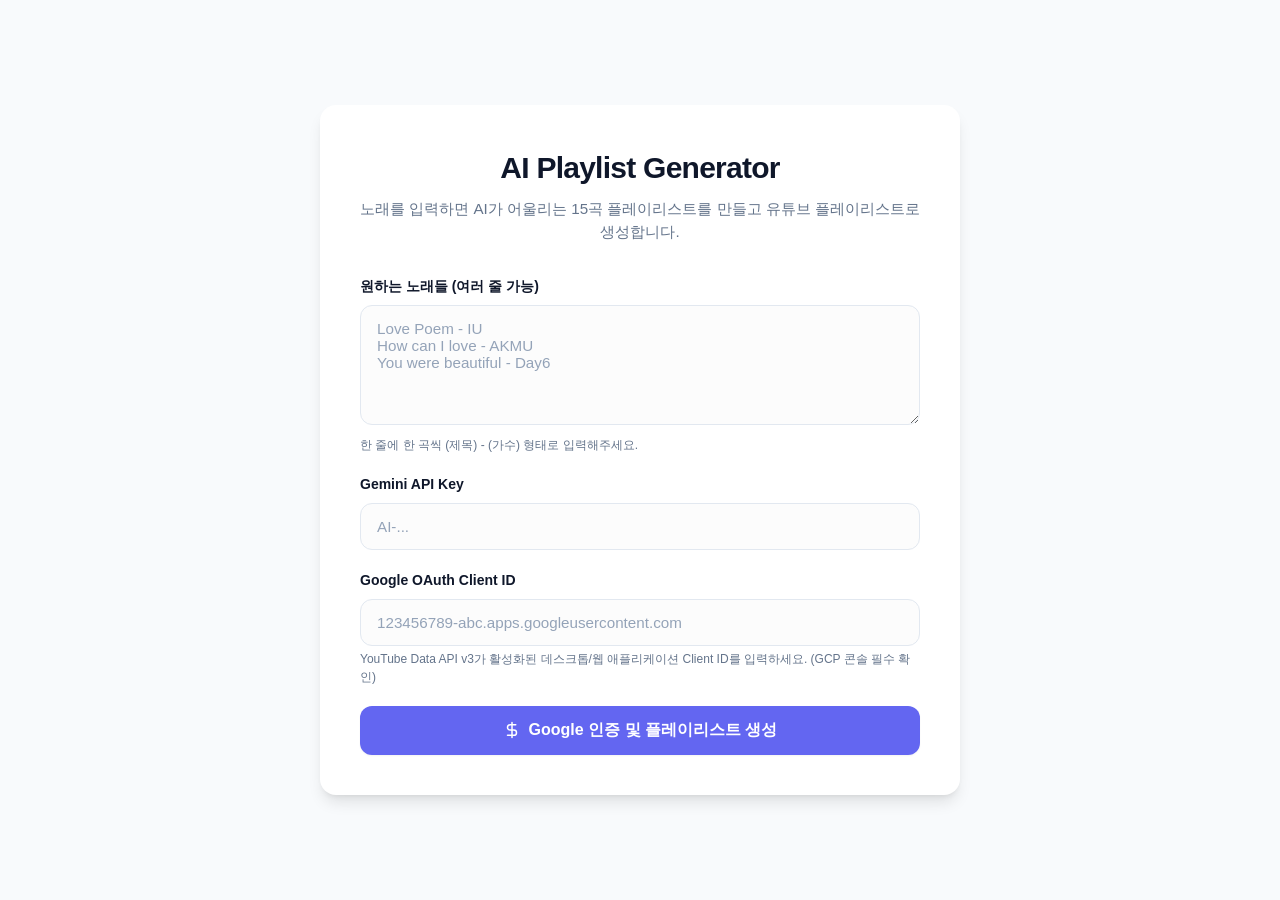
==== index.html @ 202d8a7f "Fix silent API error on YouTube search" ====
<!DOCTYPE html>
<html lang="ko">
<head>
    <meta charset="UTF-8">
    <meta name="viewport" content="width=device-width, initial-scale=1.0">
    <title>AI Playlist Generator</title>
    <script src="https://accounts.google.com/gsi/client" async defer></script>
    <link rel="stylesheet" href="style.css">
</head>
<body>

<div class="container">
    <header>
        <h1>AI Playlist Generator</h1>
        <p>노래를 입력하면 AI가 어울리는 15곡 플레이리스트를 만들고 유튜브 플레이리스트로 생성합니다.</p>
    </header>

    <div id="input-section">
        <div class="form-group">
            <label for="song-input">원하는 노래들 (여러 줄 가능)</label>
            <textarea id="song-input" placeholder="Love Poem - IU&#10;How can I love - AKMU&#10;You were beautiful - Day6"></textarea>
            <div class="hint">한 줄에 한 곡씩 (제목) - (가수) 형태로 입력해주세요.</div>
        </div>

        <div class="form-group">
            <label for="gemini-key">Gemini API Key</label>
            <input type="password" id="gemini-key" placeholder="AI-...">
        </div>

        <div class="form-group">
            <label for="google-client-id">Google OAuth Client ID</label>
            <input type="password" id="google-client-id" placeholder="123456789-abc.apps.googleusercontent.com">
            <div class="hint">YouTube Data API v3가 활성화된 데스크톱/웹 애플리케이션 Client ID를 입력하세요. (GCP 콘솔 필수 확인)</div>
        </div>

        <div id="error-msg" class="error-message"></div>

        <button id="generate-btn" onclick="initOAuthAndGenerate()">
            <svg class="icon" viewBox="0 0 24 24"><path d="M12 2v20M17 5H9.5a3.5 3.5 0 0 0 0 7h5a3.5 3.5 0 0 1 0 7H6"/></svg>
            Google 인증 및 플레이리스트 생성
        </button>
    </div>

    <!-- Loading UI -->
    <div id="loading-section" class="loading-container">
        <div class="spinner"></div>
        <div id="loading-text" class="status-text">AI가 플레이리스트를 구성하는 중...</div>
    </div>

    <!-- Result UI -->
    <div id="result-section">
        <h2 class="result-title">✨ 생성된 플레이리스트</h2>
        
        <div class="playlist-box">
            <div id="song-list-container">
                <!-- Songs will be injected here -->
            </div>
        </div>

        <div class="youtube-link-box">
            <p style="margin:0; font-size:0.875rem; color:#166534; font-weight:600;">유튜브 플레이리스트 링크 (클릭 시 이동)</p>
            <a id="youtube-url" class="youtube-link-text" href="#" target="_blank">생성 중...</a>
        </div>

        <div class="button-group-row">
            <button onclick="copyPlaylist()" class="btn-outline">
                <svg class="icon" viewBox="0 0 24 24"><rect x="9" y="9" width="13" height="13" rx="2" ry="2"></rect><path d="M5 15H4a2 2 0 0 1-2-2V4a2 2 0 0 1 2-2h9a2 2 0 0 1 2 2v1"></path></svg>
                텍스트 복사
            </button>
            <button onclick="resetApp()" class="btn-outline" style="color: var(--text-main); border-color: var(--border-color);">
                <svg class="icon" viewBox="0 0 24 24"><path d="M3 12a9 9 0 1 0 9-9 9.75 9.75 0 0 0-6.74 2.74L3 8"></path><path d="M3 3v5h5"></path></svg>
                다시 생성
            </button>
        </div>
        <button id="open-youtube-btn" style="margin-top: 0.75rem;" onclick="openYoutube()">
            <svg class="icon" viewBox="0 0 24 24"><path d="M22.54 6.42a2.78 2.78 0 0 0-1.94-2C18.88 4 12 4 12 4s-6.88 0-8.6.46a2.78 2.78 0 0 0-1.94 2A29 29 0 0 0 1 11.75a29 29 0 0 0 .46 5.33 2.78 2.78 0 0 0 1.94 2c1.72.46 8.6.46 8.6.46s6.88 0 8.6-.46a2.78 2.78 0 0 0 1.94-2 29 29 0 0 0 .46-5.33 29 29 0 0 0-.46-5.33z"></path><polygon points="9.75 15.02 15.5 11.75 9.75 8.48 9.75 15.02"></polygon></svg>
            YouTube 재생목록 열기
        </button>
    </div>
</div>

<script src="script.js"></script>
</body>
</html>
---- style.css ----
:root {
    /* Colors */
    --primary: #6366f1;
    --primary-hover: #4f46e5;
    --bg-color: #f8fafc;
    --card-bg: #ffffff;
    --text-main: #0f172a;
    --text-sub: #64748b;
    --border-color: #e2e8f0;
    --error-color: #ef4444;
    --error-bg: #fef2f2;
    --success-color: #10b981;
    
    /* Shadows & Border Radius */
    --shadow-sm: 0 1px 2px 0 rgb(0 0 0 / 0.05);
    --shadow-md: 0 4px 6px -1px rgb(0 0 0 / 0.1), 0 2px 4px -2px rgb(0 0 0 / 0.1);
    --shadow-lg: 0 10px 15px -3px rgb(0 0 0 / 0.1), 0 4px 6px -4px rgb(0 0 0 / 0.1);
    --radius-md: 0.75rem;
    --radius-lg: 1rem;
    --transition: all 0.3s ease;
}

body {
    font-family: 'Pretendard', -apple-system, BlinkMacSystemFont, "Segoe UI", Roboto, "Helvetica Neue", Arial, sans-serif;
    background-color: var(--bg-color);
    color: var(--text-main);
    display: flex;
    justify-content: center;
    align-items: center;
    min-height: 100vh;
    margin: 0;
    padding: 2rem 1rem;
    box-sizing: border-box;
    line-height: 1.5;
}

.container {
    background: var(--card-bg);
    border-radius: var(--radius-lg);
    box-shadow: var(--shadow-lg);
    width: 100%;
    max-width: 640px;
    padding: 2.5rem;
    box-sizing: border-box;
    transition: var(--transition);
}

@media (max-width: 640px) {
    .container {
        padding: 1.5rem;
    }
}

header {
    text-align: center;
    margin-bottom: 2rem;
}

header h1 {
    font-size: 1.875rem;
    font-weight: 800;
    margin: 0 0 0.5rem 0;
    color: var(--text-main);
    letter-spacing: -0.025em;
}

header p {
    font-size: 0.95rem;
    color: var(--text-sub);
    margin: 0;
}

.form-group {
    margin-bottom: 1.25rem;
}

label {
    display: block;
    font-size: 0.875rem;
    font-weight: 600;
    margin-bottom: 0.5rem;
    color: var(--text-main);
}

textarea, input {
    width: 100%;
    padding: 0.875rem 1rem;
    border: 1px solid var(--border-color);
    border-radius: var(--radius-md);
    font-size: 0.95rem;
    font-family: inherit;
    box-sizing: border-box;
    transition: var(--transition);
    background-color: #fcfcfc;
    color: var(--text-main);
}

textarea::placeholder, input::placeholder {
    color: #94a3b8;
}

textarea:focus, input:focus {
    outline: none;
    border-color: var(--primary);
    box-shadow: 0 0 0 3px rgba(99, 102, 241, 0.2);
    background-color: #fff;
}

textarea {
    resize: vertical;
    min-height: 120px;
}

.hint {
    font-size: 0.75rem;
    color: var(--text-sub);
    margin-top: 0.25rem;
}

button {
    width: 100%;
    padding: 0.875rem;
    background-color: var(--primary);
    color: white;
    border: none;
    border-radius: var(--radius-md);
    font-size: 1rem;
    font-weight: 600;
    cursor: pointer;
    transition: var(--transition);
    display: flex;
    justify-content: center;
    align-items: center;
    gap: 0.5rem;
    box-shadow: var(--shadow-sm);
}

button:hover:not(:disabled) {
    background-color: var(--primary-hover);
    transform: translateY(-1px);
    box-shadow: var(--shadow-md);
}

button:active:not(:disabled) {
    transform: translateY(0);
}

button:disabled {
    background-color: #cbd5e1;
    cursor: not-allowed;
    color: #f8fafc;
    box-shadow: none;
}

.btn-outline {
    background-color: transparent;
    color: var(--primary);
    border: 1px solid var(--primary);
    box-shadow: none;
}

.btn-outline:hover:not(:disabled) {
    background-color: #e0e7ff;
    color: var(--primary-hover);
    box-shadow: none;
}

.error-message {
    color: var(--error-color);
    background-color: var(--error-bg);
    padding: 0.75rem;
    border-radius: var(--radius-md);
    font-size: 0.875rem;
    margin-top: 1rem;
    display: none;
    text-align: center;
    font-weight: 500;
}

/* Loading Spinner */
.loading-container {
    display: none;
    flex-direction: column;
    align-items: center;
    justify-content: center;
    padding: 2rem 0;
    animation: fadeIn 0.3s ease;
}

.spinner {
    width: 40px;
    height: 40px;
    border: 3px solid rgba(99, 102, 241, 0.2);
    border-top-color: var(--primary);
    border-radius: 50%;
    animation: spin 1s linear infinite;
    margin-bottom: 1rem;
}

.status-text {
    font-size: 0.95rem;
    font-weight: 500;
    color: var(--text-sub);
    animation: pulse 1.5s ease-in-out infinite;
}

@keyframes spin {
    to { transform: rotate(360deg); }
}

@keyframes pulse {
    0%, 100% { opacity: 0.6; }
    50% { opacity: 1; }
}

/* Results Section */
#result-section {
    display: none;
    margin-top: 2rem;
    padding-top: 2rem;
    border-top: 1px solid var(--border-color);
    animation: slideUp 0.5s ease;
}

@keyframes slideUp {
    from { opacity: 0; transform: translateY(15px); }
    to { opacity: 1; transform: translateY(0); }
}

.result-title {
    font-size: 1.25rem;
    font-weight: 700;
    margin: 0 0 1rem 0;
    color: var(--text-main);
}

.playlist-box {
    background: #f8fafc;
    border: 1px solid var(--border-color);
    border-radius: var(--radius-md);
    padding: 0.5rem 0;
    margin-bottom: 1.5rem;
    max-height: 280px;
    overflow-y: auto;
}

.song-item {
    padding: 0.75rem 1.25rem;
    border-bottom: 1px solid var(--border-color);
    display: flex;
    align-items: center;
    gap: 0.75rem;
}

.song-item:last-child {
    border-bottom: none;
}

.song-index {
    color: var(--text-sub);
    font-weight: 600;
    font-size: 0.875rem;
    width: 1.5rem;
    text-align: right;
}

.song-name {
    font-size: 0.95rem;
    color: var(--text-main);
    font-weight: 500;
}

.youtube-link-box {
    background: #f0fdf4;
    border: 1px solid #bbf7d0;
    border-radius: var(--radius-md);
    padding: 1rem;
    margin-bottom: 1.5rem;
    display: flex;
    flex-direction: column;
    gap: 0.75rem;
}

.youtube-link-text {
    color: var(--success-color);
    font-weight: 600;
    font-size: 0.95rem;
    word-break: break-all;
    margin: 0;
    cursor: pointer;
    text-decoration: underline;
}

.button-group-row {
    display: flex;
    gap: 0.75rem;
}

.button-group-row button {
    flex: 1;
}

/* SVG Icons */
.icon {
    width: 18px;
    height: 18px;
    fill: none;
    stroke: currentColor;
    stroke-width: 2;
    stroke-linecap: round;
    stroke-linejoin: round;
}
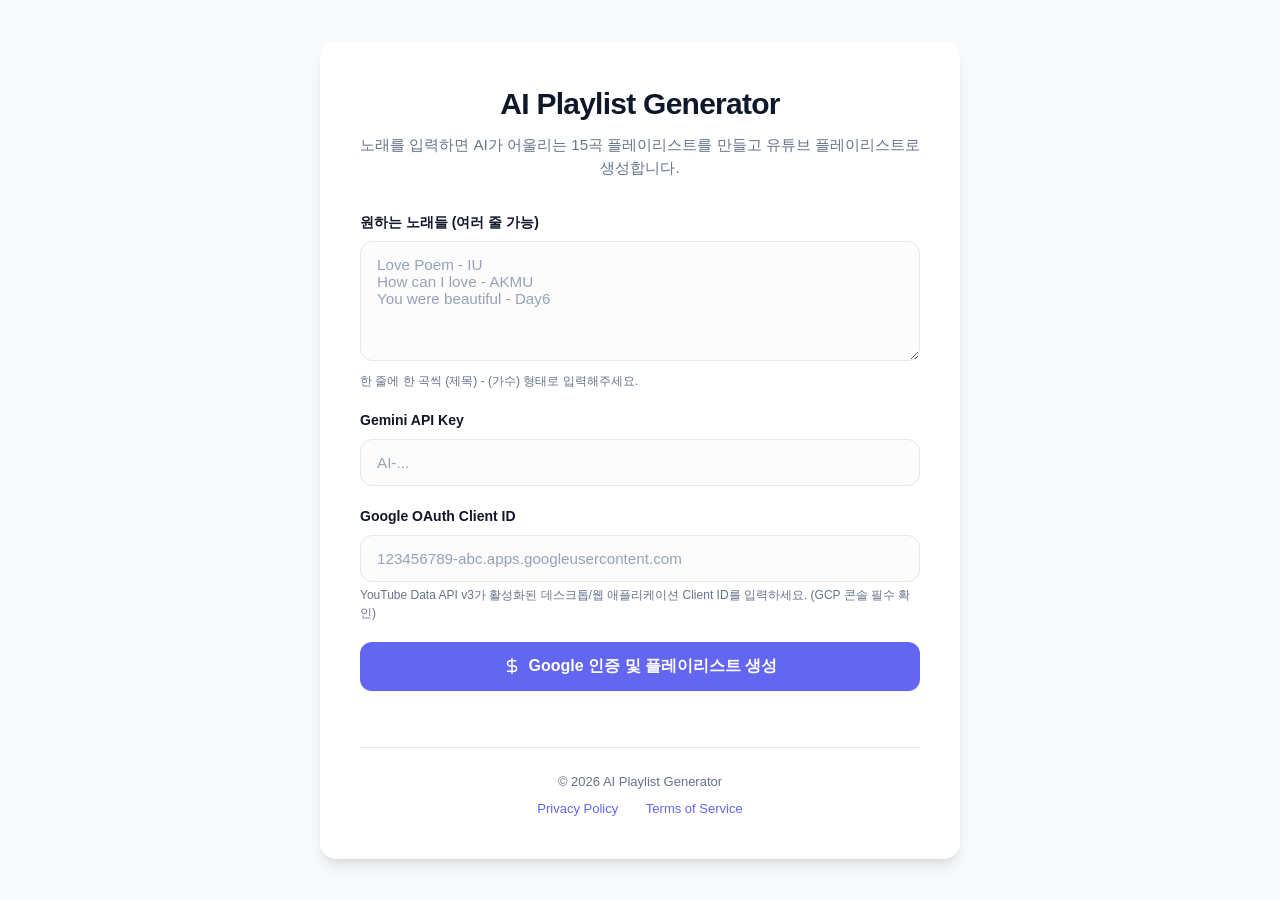
==== commit 2009af5d: "Add files via upload" ====
--- a/index.html
+++ b/index.html
@@ -77,6 +77,15 @@
             YouTube 재생목록 열기
         </button>
     </div>
+
+    <footer class="main-footer">
+        <p>© 2026 AI Playlist Generator</p>
+        <div class="footer-links">
+            <a href="privacy.html">Privacy Policy</a>
+            <span class="divider">·</span>
+            <a href="terms.html">Terms of Service</a>
+        </div>
+    </footer>
 </div>
 
 <script src="script.js"></script>
--- a/style.css
+++ b/style.css
@@ -310,3 +310,42 @@
     stroke-linecap: round;
     stroke-linejoin: round;
 }
+
+/* Footer */
+.main-footer {
+    margin-top: 3.5rem;
+    padding-top: 1.5rem;
+    border-top: 1px solid var(--border-color);
+    text-align: center;
+}
+
+.main-footer p {
+    font-size: 0.8125rem;
+    color: var(--text-sub);
+    margin: 0 0 0.5rem 0;
+}
+
+.footer-links {
+    display: flex;
+    justify-content: center;
+    gap: 0.75rem;
+    align-items: center;
+}
+
+.footer-links a {
+    font-size: 0.8125rem;
+    color: var(--primary);
+    text-decoration: none;
+    font-weight: 500;
+    transition: var(--transition);
+}
+
+.footer-links a:hover {
+    text-decoration: underline;
+    color: var(--primary-hover);
+}
+
+.footer-links .divider {
+    color: var(--border-color);
+    font-size: 0.8125rem;
+}
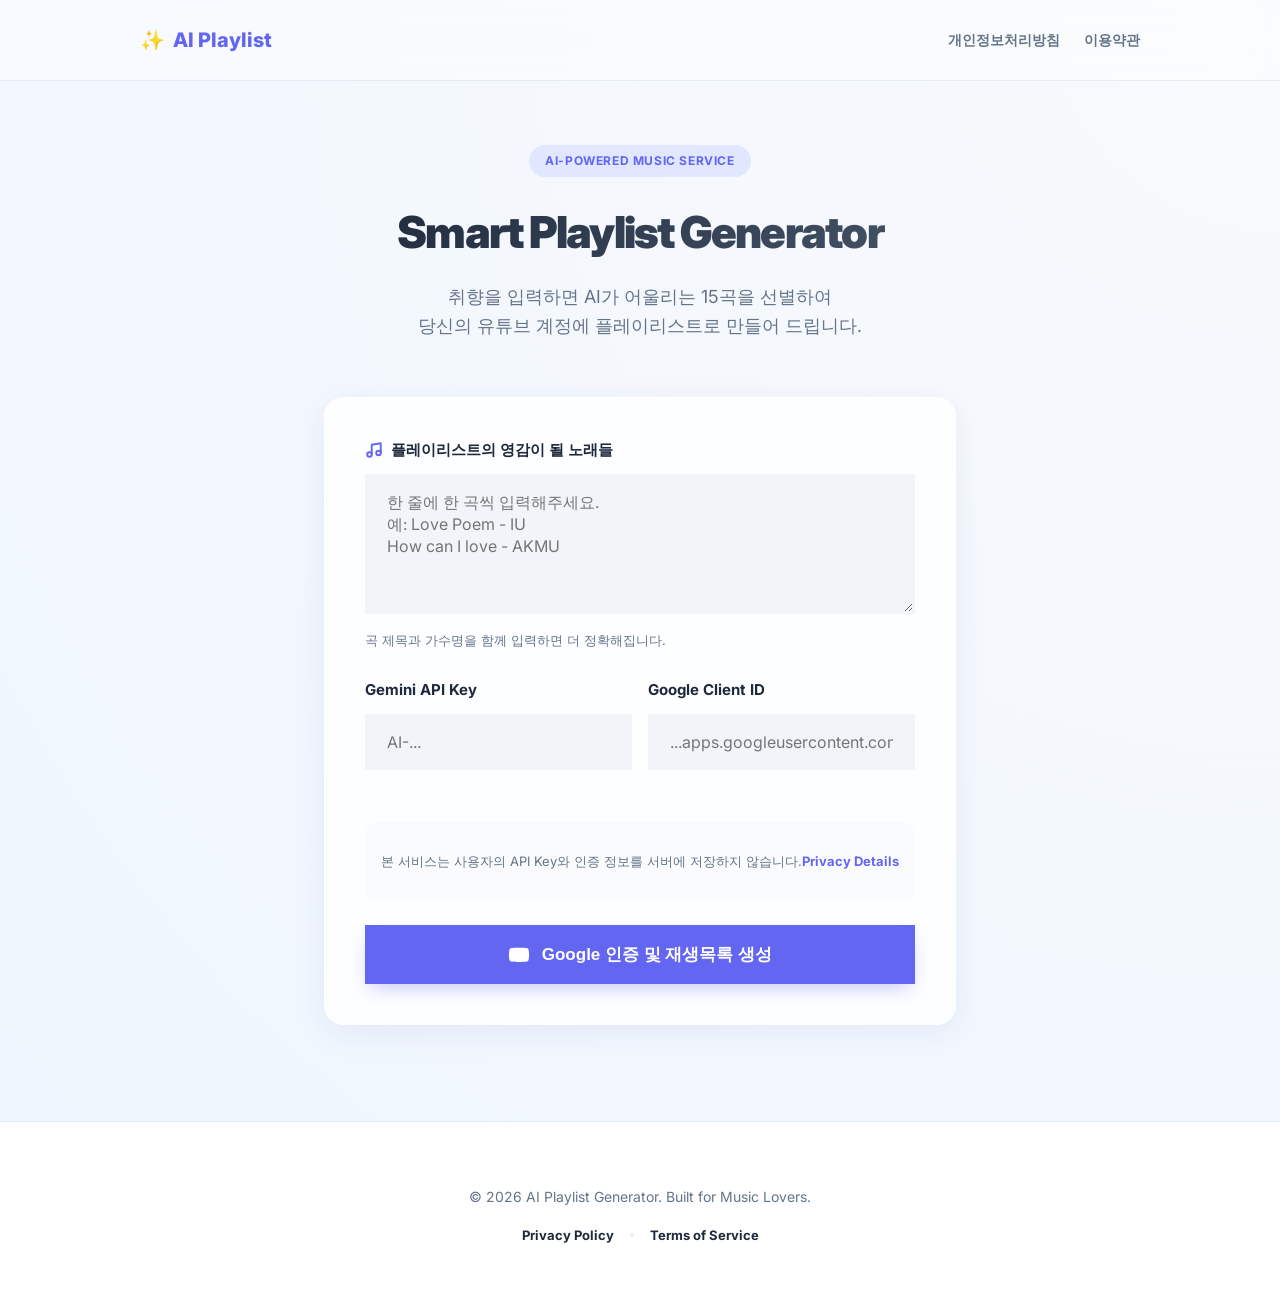
==== commit 444f4330: "Add files via upload" ====
--- a/index.html
+++ b/index.html
@@ -4,86 +4,122 @@
     <meta charset="UTF-8">
     <meta name="viewport" content="width=device-width, initial-scale=1.0">
     <title>AI Playlist Generator</title>
+    <!-- Google Fonts -->
+    <link href="https://fonts.googleapis.com/css2?family=Inter:wght@400;500;600;700;800&family=Pretendard:wght@400;500;600;700;800&display=swap" rel="stylesheet">
     <script src="https://accounts.google.com/gsi/client" async defer></script>
     <link rel="stylesheet" href="style.css">
 </head>
 <body>
 
-<div class="container">
-    <header>
-        <h1>AI Playlist Generator</h1>
-        <p>노래를 입력하면 AI가 어울리는 15곡 플레이리스트를 만들고 유튜브 플레이리스트로 생성합니다.</p>
-    </header>
+<div class="page-wrapper">
+    <nav class="top-nav">
+        <div class="nav-content">
+            <div class="logo">
+                <span class="logo-icon">✨</span>
+                <span class="logo-text">AI Playlist</span>
+            </div>
+            <div class="nav-links">
+                <a href="privacy.html" class="nav-link">개인정보처리방침</a>
+                <a href="terms.html" class="nav-link">이용약관</a>
+            </div>
+        </div>
+    </nav>
 
-    <div id="input-section">
-        <div class="form-group">
-            <label for="song-input">원하는 노래들 (여러 줄 가능)</label>
-            <textarea id="song-input" placeholder="Love Poem - IU&#10;How can I love - AKMU&#10;You were beautiful - Day6"></textarea>
-            <div class="hint">한 줄에 한 곡씩 (제목) - (가수) 형태로 입력해주세요.</div>
+    <main class="container">
+        <header class="main-header">
+            <div class="badge">AI-Powered Music Service</div>
+            <h1>Smart Playlist Generator</h1>
+            <p>취향을 입력하면 AI가 어울리는 15곡을 선별하여<br>당신의 유튜브 계정에 플레이리스트로 만들어 드립니다.</p>
+        </header>
+
+        <section id="input-section" class="glass-card">
+            <div class="form-group">
+                <label for="song-input">
+                    <svg class="label-icon" viewBox="0 0 24 24"><path d="M9 18V5l12-2v13"></path><circle cx="6" cy="18" r="3"></circle><circle cx="18" cy="16" r="3"></circle></svg>
+                    플레이리스트의 영감이 될 노래들
+                </label>
+                <textarea id="song-input" placeholder="한 줄에 한 곡씩 입력해주세요.&#10;예: Love Poem - IU&#10;How can I love - AKMU"></textarea>
+                <div class="hint">곡 제목과 가수명을 함께 입력하면 더 정확해집니다.</div>
+            </div>
+
+            <div class="grid-form">
+                <div class="form-group">
+                    <label for="gemini-key">Gemini API Key</label>
+                    <input type="password" id="gemini-key" placeholder="AI-...">
+                </div>
+
+                <div class="form-group">
+                    <label for="google-client-id">Google Client ID</label>
+                    <input type="password" id="google-client-id" placeholder="...apps.googleusercontent.com">
+                </div>
+            </div>
+            
+            <div class="auth-notice">
+                <p>본 서비스는 사용자의 API Key와 인증 정보를 서버에 저장하지 않습니다.</p>
+                <a href="privacy.html">Privacy Details</a>
+            </div>
+
+            <div id="error-msg" class="error-message"></div>
+
+            <button id="generate-btn" class="primary-btn" onclick="initOAuthAndGenerate()">
+                <svg class="icon-btn" viewBox="0 0 24 24"><path d="M22.54 6.42a2.78 2.78 0 0 0-1.94-2C18.88 4 12 4 12 4s-6.88 0-8.6.46a2.78 2.78 0 0 0-1.94 2A29 29 0 0 0 1 11.75a29 29 0 0 0 .46 5.33 2.78 2.78 0 0 0 1.94 2c1.72.46 8.6.46 8.6.46s6.88 0 8.6-.46a2.78 2.78 0 0 0 1.94-2 29 29 0 0 0 .46-5.33 29 29 0 0 0-.46-5.33z"></path><polygon points="9.75 15.02 15.5 11.75 9.75 8.48 9.75 15.02"></polygon></svg>
+                Google 인증 및 재생목록 생성
+            </button>
+        </section>
+
+        <!-- Loading UI -->
+        <div id="loading-section" class="loading-container glass-card">
+            <div class="loader">
+                <div class="bar"></div>
+                <div class="bar"></div>
+                <div class="bar"></div>
+            </div>
+            <div id="loading-text" class="status-text">AI가 곡을 선별하고 있습니다...</div>
         </div>
 
-        <div class="form-group">
-            <label for="gemini-key">Gemini API Key</label>
-            <input type="password" id="gemini-key" placeholder="AI-...">
-        </div>
+        <!-- Result UI -->
+        <div id="result-section" class="glass-card result-container">
+            <h2 class="result-title">✨ AI 추천 플레이리스트</h2>
+            
+            <div class="playlist-wrapper">
+                <div id="song-list-container">
+                    <!-- Songs will be injected here -->
+                </div>
+            </div>
 
-        <div class="form-group">
-            <label for="google-client-id">Google OAuth Client ID</label>
-            <input type="password" id="google-client-id" placeholder="123456789-abc.apps.googleusercontent.com">
-            <div class="hint">YouTube Data API v3가 활성화된 데스크톱/웹 애플리케이션 Client ID를 입력하세요. (GCP 콘솔 필수 확인)</div>
-        </div>
+            <div class="youtube-status-box">
+                <div class="status-icon">✅</div>
+                <div class="status-info">
+                    <p class="status-label">YouTube 재생목록 생성 완료</p>
+                    <a id="youtube-url" class="youtube-link" href="#" target="_blank">재생목록 바로가기</a>
+                </div>
+            </div>
 
-        <div id="error-msg" class="error-message"></div>
-
-        <button id="generate-btn" onclick="initOAuthAndGenerate()">
-            <svg class="icon" viewBox="0 0 24 24"><path d="M12 2v20M17 5H9.5a3.5 3.5 0 0 0 0 7h5a3.5 3.5 0 0 1 0 7H6"/></svg>
-            Google 인증 및 플레이리스트 생성
-        </button>
-    </div>
-
-    <!-- Loading UI -->
-    <div id="loading-section" class="loading-container">
-        <div class="spinner"></div>
-        <div id="loading-text" class="status-text">AI가 플레이리스트를 구성하는 중...</div>
-    </div>
-
-    <!-- Result UI -->
-    <div id="result-section">
-        <h2 class="result-title">✨ 생성된 플레이리스트</h2>
-        
-        <div class="playlist-box">
-            <div id="song-list-container">
-                <!-- Songs will be injected here -->
+            <div class="action-row">
+                <button onclick="copyPlaylist()" class="secondary-btn">
+                    <svg class="icon-sm" viewBox="0 0 24 24"><rect x="9" y="9" width="13" height="13" rx="2" ry="2"></rect><path d="M5 15H4a2 2 0 0 1-2-2V4a2 2 0 0 1 2-2h9a2 2 0 0 1 2 2v1"></path></svg>
+                    텍스트 복사
+                </button>
+                <button onclick="resetApp()" class="secondary-btn">
+                    <svg class="icon-sm" viewBox="0 0 24 24"><path d="M3 12a9 9 0 1 0 9-9 9.75 9.75 0 0 0-6.74 2.74L3 8"></path><path d="M3 3v5h5"></path></svg>
+                    다시 하기
+                </button>
             </div>
-        </div>
-
-        <div class="youtube-link-box">
-            <p style="margin:0; font-size:0.875rem; color:#166534; font-weight:600;">유튜브 플레이리스트 링크 (클릭 시 이동)</p>
-            <a id="youtube-url" class="youtube-link-text" href="#" target="_blank">생성 중...</a>
-        </div>
-
-        <div class="button-group-row">
-            <button onclick="copyPlaylist()" class="btn-outline">
-                <svg class="icon" viewBox="0 0 24 24"><rect x="9" y="9" width="13" height="13" rx="2" ry="2"></rect><path d="M5 15H4a2 2 0 0 1-2-2V4a2 2 0 0 1 2-2h9a2 2 0 0 1 2 2v1"></path></svg>
-                텍스트 복사
-            </button>
-            <button onclick="resetApp()" class="btn-outline" style="color: var(--text-main); border-color: var(--border-color);">
-                <svg class="icon" viewBox="0 0 24 24"><path d="M3 12a9 9 0 1 0 9-9 9.75 9.75 0 0 0-6.74 2.74L3 8"></path><path d="M3 3v5h5"></path></svg>
-                다시 생성
+            
+            <button id="open-youtube-btn" class="primary-btn youtube-main-btn" onclick="openYoutube()">
+                YouTube에서 즐기기
             </button>
         </div>
-        <button id="open-youtube-btn" style="margin-top: 0.75rem;" onclick="openYoutube()">
-            <svg class="icon" viewBox="0 0 24 24"><path d="M22.54 6.42a2.78 2.78 0 0 0-1.94-2C18.88 4 12 4 12 4s-6.88 0-8.6.46a2.78 2.78 0 0 0-1.94 2A29 29 0 0 0 1 11.75a29 29 0 0 0 .46 5.33 2.78 2.78 0 0 0 1.94 2c1.72.46 8.6.46 8.6.46s6.88 0 8.6-.46a2.78 2.78 0 0 0 1.94-2 29 29 0 0 0 .46-5.33 29 29 0 0 0-.46-5.33z"></path><polygon points="9.75 15.02 15.5 11.75 9.75 8.48 9.75 15.02"></polygon></svg>
-            YouTube 재생목록 열기
-        </button>
-    </div>
+    </main>
 
-    <footer class="main-footer">
-        <p>© 2026 AI Playlist Generator</p>
-        <div class="footer-links">
-            <a href="privacy.html">Privacy Policy</a>
-            <span class="divider">·</span>
-            <a href="terms.html">Terms of Service</a>
+    <footer class="app-footer">
+        <div class="footer-content">
+            <p>© 2026 AI Playlist Generator. Built for Music Lovers.</p>
+            <div class="footer-nav">
+                <a href="privacy.html">Privacy Policy</a>
+                <span class="dot"></span>
+                <a href="terms.html">Terms of Service</a>
+            </div>
         </div>
     </footer>
 </div>
--- a/style.css
+++ b/style.css
@@ -1,351 +1,445 @@
 :root {
-    /* Colors */
+    /* Premium Color Palette */
     --primary: #6366f1;
     --primary-hover: #4f46e5;
-    --bg-color: #f8fafc;
-    --card-bg: #ffffff;
-    --text-main: #0f172a;
+    --secondary: #ec4899;
+    --bg-gradient: radial-gradient(circle at top right, #f8fafc, #eff6ff);
+    --card-bg: rgba(255, 255, 255, 0.8);
+    --text-main: #1e293b;
     --text-sub: #64748b;
-    --border-color: #e2e8f0;
+    --border-color: rgba(226, 232, 240, 0.8);
     --error-color: #ef4444;
-    --error-bg: #fef2f2;
     --success-color: #10b981;
     
-    /* Shadows & Border Radius */
-    --shadow-sm: 0 1px 2px 0 rgb(0 0 0 / 0.05);
-    --shadow-md: 0 4px 6px -1px rgb(0 0 0 / 0.1), 0 2px 4px -2px rgb(0 0 0 / 0.1);
-    --shadow-lg: 0 10px 15px -3px rgb(0 0 0 / 0.1), 0 4px 6px -4px rgb(0 0 0 / 0.1);
-    --radius-md: 0.75rem;
-    --radius-lg: 1rem;
-    --transition: all 0.3s ease;
+    /* Effects */
+    --shadow-premium: 0 10px 25px -5px rgba(0, 0, 0, 0.05), 0 8px 10px -6px rgba(0, 0, 0, 0.05);
+    --glass-shadow: 0 8px 32px 0 rgba(31, 38, 135, 0.07);
+    --radius-lg: 1.25rem;
+    --radius-xl: 2rem;
+    --transition: cubic-bezier(0.4, 0, 0.2, 1) 0.4s;
+}
+
+* {
+    box-sizing: border-box;
+    -webkit-font-smoothing: antialiased;
 }
 
 body {
-    font-family: 'Pretendard', -apple-system, BlinkMacSystemFont, "Segoe UI", Roboto, "Helvetica Neue", Arial, sans-serif;
-    background-color: var(--bg-color);
+    font-family: 'Pretendard', 'Inter', system-ui, -apple-system, sans-serif;
+    background: var(--bg-gradient);
     color: var(--text-main);
-    display: flex;
-    justify-content: center;
-    align-items: center;
+    margin: 0;
     min-height: 100vh;
-    margin: 0;
-    padding: 2rem 1rem;
-    box-sizing: border-box;
-    line-height: 1.5;
-}
-
-.container {
-    background: var(--card-bg);
-    border-radius: var(--radius-lg);
-    box-shadow: var(--shadow-lg);
-    width: 100%;
-    max-width: 640px;
-    padding: 2.5rem;
-    box-sizing: border-box;
-    transition: var(--transition);
-}
-
-@media (max-width: 640px) {
-    .container {
-        padding: 1.5rem;
-    }
-}
-
-header {
-    text-align: center;
-    margin-bottom: 2rem;
-}
-
-header h1 {
-    font-size: 1.875rem;
+    line-height: 1.6;
+}
+
+.page-wrapper {
+    display: flex;
+    flex-direction: column;
+    min-height: 100vh;
+}
+
+/* Navigation */
+.top-nav {
+    padding: 1.5rem 2rem;
+    position: sticky;
+    top: 0;
+    z-index: 100;
+    background: rgba(255, 255, 255, 0.4);
+    backdrop-filter: blur(12px);
+    border-bottom: 1px solid var(--border-color);
+}
+
+.nav-content {
+    max-width: 1000px;
+    margin: 0 auto;
+    display: flex;
+    justify-content: space-between;
+    align-items: center;
+}
+
+.logo {
+    display: flex;
+    align-items: center;
+    gap: 0.5rem;
     font-weight: 800;
-    margin: 0 0 0.5rem 0;
-    color: var(--text-main);
-    letter-spacing: -0.025em;
-}
-
-header p {
-    font-size: 0.95rem;
+    font-size: 1.25rem;
+    color: var(--primary);
+}
+
+.nav-links {
+    display: flex;
+    gap: 1.5rem;
+}
+
+.nav-link {
+    text-decoration: none;
     color: var(--text-sub);
-    margin: 0;
-}
-
-.form-group {
-    margin-bottom: 1.25rem;
-}
-
-label {
-    display: block;
     font-size: 0.875rem;
     font-weight: 600;
-    margin-bottom: 0.5rem;
+    transition: var(--transition);
+}
+
+.nav-link:hover {
+    color: var(--primary);
+}
+
+/* Container */
+.container {
+    flex: 1;
+    width: 100%;
+    max-width: 680px;
+    margin: 0 auto;
+    padding: 4rem 1.5rem;
+}
+
+/* Header */
+.main-header {
+    text-align: center;
+    margin-bottom: 3.5rem;
+}
+
+.badge {
+    display: inline-block;
+    padding: 0.4rem 1rem;
+    background: #e0e7ff;
+    color: var(--primary);
+    border-radius: 2rem;
+    font-size: 0.75rem;
+    font-weight: 700;
+    letter-spacing: 0.05em;
+    text-transform: uppercase;
+    margin-bottom: 1.25rem;
+}
+
+.main-header h1 {
+    font-size: 2.75rem;
+    font-weight: 900;
+    margin: 0 0 1rem 0;
+    letter-spacing: -0.04em;
+    background: linear-gradient(135deg, var(--text-main) 0%, #475569 100%);
+    -webkit-background-clip: text;
+    background-clip: text;
+    -webkit-text-fill-color: transparent;
+}
+
+.main-header p {
+    font-size: 1.125rem;
+    color: var(--text-sub);
+    max-width: 480px;
+    margin: 0 auto;
+}
+
+/* Glass Card */
+.glass-card {
+    background: var(--card-bg);
+    backdrop-filter: blur(16px);
+    border: 1px solid rgba(255, 255, 255, 0.5);
+    border-radius: var(--radius-lg);
+    box-shadow: var(--glass-shadow);
+    padding: 2.5rem;
+    margin-bottom: 2rem;
+    transition: var(--transition);
+}
+
+.glass-card:hover {
+    transform: translateY(-4px);
+    box-shadow: 0 20px 40px -10px rgba(0, 0, 0, 0.08);
+}
+
+/* Forms */
+.form-group {
+    margin-bottom: 1.75rem;
+}
+
+label {
+    display: flex;
+    align-items: center;
+    gap: 0.5rem;
+    font-size: 0.9375rem;
+    font-weight: 700;
+    margin-bottom: 0.75rem;
     color: var(--text-main);
+}
+
+.label-icon {
+    width: 18px;
+    height: 18px;
+    fill: none;
+    stroke: var(--primary);
+    stroke-width: 2.5;
+    stroke-linecap: round;
+    stroke-linejoin: round;
 }
 
 textarea, input {
     width: 100%;
-    padding: 0.875rem 1rem;
-    border: 1px solid var(--border-color);
+    padding: 1rem 1.25rem;
+    border: 2px solid transparent;
+    background: #f1f5f9;
     border-radius: var(--radius-md);
-    font-size: 0.95rem;
+    font-size: 1rem;
     font-family: inherit;
-    box-sizing: border-box;
     transition: var(--transition);
-    background-color: #fcfcfc;
     color: var(--text-main);
-}
-
-textarea::placeholder, input::placeholder {
-    color: #94a3b8;
 }
 
 textarea:focus, input:focus {
     outline: none;
+    background: #fff;
     border-color: var(--primary);
-    box-shadow: 0 0 0 3px rgba(99, 102, 241, 0.2);
-    background-color: #fff;
+    box-shadow: 0 0 0 6px rgba(99, 102, 241, 0.1);
 }
 
 textarea {
+    min-height: 140px;
     resize: vertical;
-    min-height: 120px;
 }
 
 .hint {
-    font-size: 0.75rem;
+    font-size: 0.8125rem;
     color: var(--text-sub);
-    margin-top: 0.25rem;
-}
-
-button {
+    margin-top: 0.5rem;
+}
+
+.grid-form {
+    display: grid;
+    grid-template-columns: 1fr 1fr;
+    gap: 1rem;
+}
+
+@media (max-width: 500px) {
+    .grid-form { grid-template-columns: 1fr; }
+}
+
+.auth-notice {
+    margin: 1.5rem 0;
+    padding: 1rem;
+    background: rgba(248, 250, 252, 0.8);
+    border-radius: 0.75rem;
+    display: flex;
+    justify-content: space-between;
+    align-items: center;
+    font-size: 0.8125rem;
+    color: var(--text-sub);
+}
+
+.auth-notice a {
+    color: var(--primary);
+    text-decoration: none;
+    font-weight: 700;
+}
+
+/* Buttons */
+.primary-btn {
     width: 100%;
-    padding: 0.875rem;
-    background-color: var(--primary);
+    padding: 1.125rem;
+    background: var(--primary);
     color: white;
     border: none;
     border-radius: var(--radius-md);
-    font-size: 1rem;
+    font-size: 1.0625rem;
+    font-weight: 700;
+    cursor: pointer;
+    display: flex;
+    align-items: center;
+    justify-content: center;
+    gap: 0.75rem;
+    transition: var(--transition);
+    box-shadow: 0 8px 20px -6px rgba(99, 102, 241, 0.4);
+}
+
+.primary-btn:hover {
+    background: var(--primary-hover);
+    transform: scale(1.02);
+    box-shadow: 0 12px 28px -6px rgba(99, 102, 241, 0.5);
+}
+
+.icon-btn {
+    width: 22px;
+    height: 22px;
+    fill: currentColor;
+}
+
+.secondary-btn {
+    flex: 1;
+    padding: 0.875rem;
+    background: white;
+    color: var(--text-main);
+    border: 1px solid var(--border-color);
+    border-radius: var(--radius-md);
     font-weight: 600;
+    font-size: 0.9375rem;
     cursor: pointer;
+    display: flex;
+    align-items: center;
+    justify-content: center;
+    gap: 0.5rem;
     transition: var(--transition);
-    display: flex;
-    justify-content: center;
-    align-items: center;
-    gap: 0.5rem;
-    box-shadow: var(--shadow-sm);
-}
-
-button:hover:not(:disabled) {
-    background-color: var(--primary-hover);
-    transform: translateY(-1px);
-    box-shadow: var(--shadow-md);
-}
-
-button:active:not(:disabled) {
-    transform: translateY(0);
-}
-
-button:disabled {
-    background-color: #cbd5e1;
-    cursor: not-allowed;
-    color: #f8fafc;
-    box-shadow: none;
-}
-
-.btn-outline {
-    background-color: transparent;
-    color: var(--primary);
-    border: 1px solid var(--primary);
-    box-shadow: none;
-}
-
-.btn-outline:hover:not(:disabled) {
-    background-color: #e0e7ff;
-    color: var(--primary-hover);
-    box-shadow: none;
-}
-
-.error-message {
-    color: var(--error-color);
-    background-color: var(--error-bg);
-    padding: 0.75rem;
-    border-radius: var(--radius-md);
-    font-size: 0.875rem;
-    margin-top: 1rem;
-    display: none;
-    text-align: center;
-    font-weight: 500;
-}
-
-/* Loading Spinner */
+}
+
+.secondary-btn:hover {
+    background: #f8fafc;
+    border-color: var(--primary);
+    color: var(--primary);
+}
+
+/* Loading */
 .loading-container {
     display: none;
     flex-direction: column;
     align-items: center;
-    justify-content: center;
-    padding: 2rem 0;
-    animation: fadeIn 0.3s ease;
-}
-
-.spinner {
-    width: 40px;
-    height: 40px;
-    border: 3px solid rgba(99, 102, 241, 0.2);
-    border-top-color: var(--primary);
-    border-radius: 50%;
-    animation: spin 1s linear infinite;
+    text-align: center;
+    animation: fadeIn 0.5s ease;
+}
+
+.loader {
+    display: flex;
+    gap: 6px;
+    margin-bottom: 1.5rem;
+}
+
+.bar {
+    width: 8px;
+    height: 24px;
+    background: var(--primary);
+    border-radius: 4px;
+    animation: loading-bar 1s ease-in-out infinite;
+}
+
+.bar:nth-child(2) { animation-delay: 0.1s; }
+.bar:nth-child(3) { animation-delay: 0.2s; }
+
+@keyframes loading-bar {
+    0%, 100% { height: 24px; opacity: 1; }
+    50% { height: 48px; opacity: 0.5; margin-top: -12px; }
+}
+
+/* Results */
+.result-container {
+    display: none;
+    animation: slideUp 0.6s cubic-bezier(0.2, 0.8, 0.2, 1);
+}
+
+.playlist-wrapper {
+    background: rgba(241, 245, 249, 0.5);
+    border-radius: 1rem;
+    margin-bottom: 2rem;
+    max-height: 350px;
+    overflow-y: auto;
+    border: 1px solid var(--border-color);
+}
+
+.song-item {
+    padding: 1rem 1.5rem;
+    display: flex;
+    align-items: center;
+    gap: 1rem;
+    border-bottom: 1px solid var(--border-color);
+    transition: 0.2s;
+}
+
+.song-item:hover { background: white; }
+
+.song-index {
+    color: var(--primary);
+    font-weight: 800;
+    font-size: 0.8125rem;
+    width: 1.5rem;
+}
+
+.song-name { font-weight: 600; font-size: 0.9375rem; }
+
+.youtube-status-box {
+    background: #ecfdf5;
+    border: 1px solid #a7f3d0;
+    padding: 1.25rem;
+    border-radius: 1rem;
+    display: flex;
+    align-items: center;
+    gap: 1rem;
+    margin-bottom: 2rem;
+}
+
+.status-icon {
+    font-size: 1.5rem;
+}
+
+.status-label {
+    margin: 0;
+    font-size: 0.75rem;
+    font-weight: 700;
+    color: #065f46;
+    text-transform: uppercase;
+}
+
+.youtube-link {
+    color: var(--success-color);
+    font-weight: 800;
+    text-decoration: none;
+    font-size: 1.0625rem;
+}
+
+.youtube-link:hover { text-decoration: underline; }
+
+.action-row {
+    display: flex;
+    gap: 1rem;
     margin-bottom: 1rem;
 }
 
-.status-text {
-    font-size: 0.95rem;
-    font-weight: 500;
-    color: var(--text-sub);
-    animation: pulse 1.5s ease-in-out infinite;
-}
-
-@keyframes spin {
-    to { transform: rotate(360deg); }
-}
-
-@keyframes pulse {
-    0%, 100% { opacity: 0.6; }
-    50% { opacity: 1; }
-}
-
-/* Results Section */
-#result-section {
+.error-message {
     display: none;
-    margin-top: 2rem;
-    padding-top: 2rem;
-    border-top: 1px solid var(--border-color);
-    animation: slideUp 0.5s ease;
-}
-
-@keyframes slideUp {
-    from { opacity: 0; transform: translateY(15px); }
-    to { opacity: 1; transform: translateY(0); }
-}
-
-.result-title {
-    font-size: 1.25rem;
-    font-weight: 700;
-    margin: 0 0 1rem 0;
-    color: var(--text-main);
-}
-
-.playlist-box {
-    background: #f8fafc;
-    border: 1px solid var(--border-color);
-    border-radius: var(--radius-md);
-    padding: 0.5rem 0;
-    margin-bottom: 1.5rem;
-    max-height: 280px;
-    overflow-y: auto;
-}
-
-.song-item {
-    padding: 0.75rem 1.25rem;
-    border-bottom: 1px solid var(--border-color);
-    display: flex;
-    align-items: center;
-    gap: 0.75rem;
-}
-
-.song-item:last-child {
-    border-bottom: none;
-}
-
-.song-index {
-    color: var(--text-sub);
+    background: #fef2f2;
+    color: var(--error-color);
+    padding: 1rem;
+    border-radius: 0.75rem;
     font-weight: 600;
     font-size: 0.875rem;
-    width: 1.5rem;
-    text-align: right;
-}
-
-.song-name {
-    font-size: 0.95rem;
+    text-align: center;
+    margin-bottom: 1.5rem;
+}
+
+/* Footer */
+.app-footer {
+    padding: 4rem 2rem;
+    background: white;
+    border-top: 1px solid var(--border-color);
+    margin-top: auto;
+}
+
+.footer-content {
+    max-width: 1000px;
+    margin: 0 auto;
+    text-align: center;
+}
+
+.app-footer p {
+    font-size: 0.875rem;
+    color: var(--text-sub);
+    margin: 0 0 1rem 0;
+}
+
+.footer-nav {
+    display: flex;
+    justify-content: center;
+    align-items: center;
+    gap: 1rem;
+}
+
+.footer-nav a {
+    text-decoration: none;
     color: var(--text-main);
-    font-weight: 500;
-}
-
-.youtube-link-box {
-    background: #f0fdf4;
-    border: 1px solid #bbf7d0;
-    border-radius: var(--radius-md);
-    padding: 1rem;
-    margin-bottom: 1.5rem;
-    display: flex;
-    flex-direction: column;
-    gap: 0.75rem;
-}
-
-.youtube-link-text {
-    color: var(--success-color);
-    font-weight: 600;
-    font-size: 0.95rem;
-    word-break: break-all;
-    margin: 0;
-    cursor: pointer;
-    text-decoration: underline;
-}
-
-.button-group-row {
-    display: flex;
-    gap: 0.75rem;
-}
-
-.button-group-row button {
-    flex: 1;
-}
-
-/* SVG Icons */
-.icon {
-    width: 18px;
-    height: 18px;
-    fill: none;
-    stroke: currentColor;
-    stroke-width: 2;
-    stroke-linecap: round;
-    stroke-linejoin: round;
-}
-
-/* Footer */
-.main-footer {
-    margin-top: 3.5rem;
-    padding-top: 1.5rem;
-    border-top: 1px solid var(--border-color);
-    text-align: center;
-}
-
-.main-footer p {
+    font-weight: 700;
     font-size: 0.8125rem;
-    color: var(--text-sub);
-    margin: 0 0 0.5rem 0;
-}
-
-.footer-links {
-    display: flex;
-    justify-content: center;
-    gap: 0.75rem;
-    align-items: center;
-}
-
-.footer-links a {
-    font-size: 0.8125rem;
-    color: var(--primary);
-    text-decoration: none;
-    font-weight: 500;
-    transition: var(--transition);
-}
-
-.footer-links a:hover {
-    text-decoration: underline;
-    color: var(--primary-hover);
-}
-
-.footer-links .divider {
-    color: var(--border-color);
-    font-size: 0.8125rem;
-}
+}
+
+.dot {
+    width: 4px;
+    height: 4px;
+    background: var(--border-color);
+    border-radius: 50%;
+}
+
+@keyframes fadeIn { from { opacity: 0; } to { opacity: 1; } }
+@keyframes slideUp { from { opacity: 0; transform: translateY(30px); } to { opacity: 1; transform: translateY(0); } }
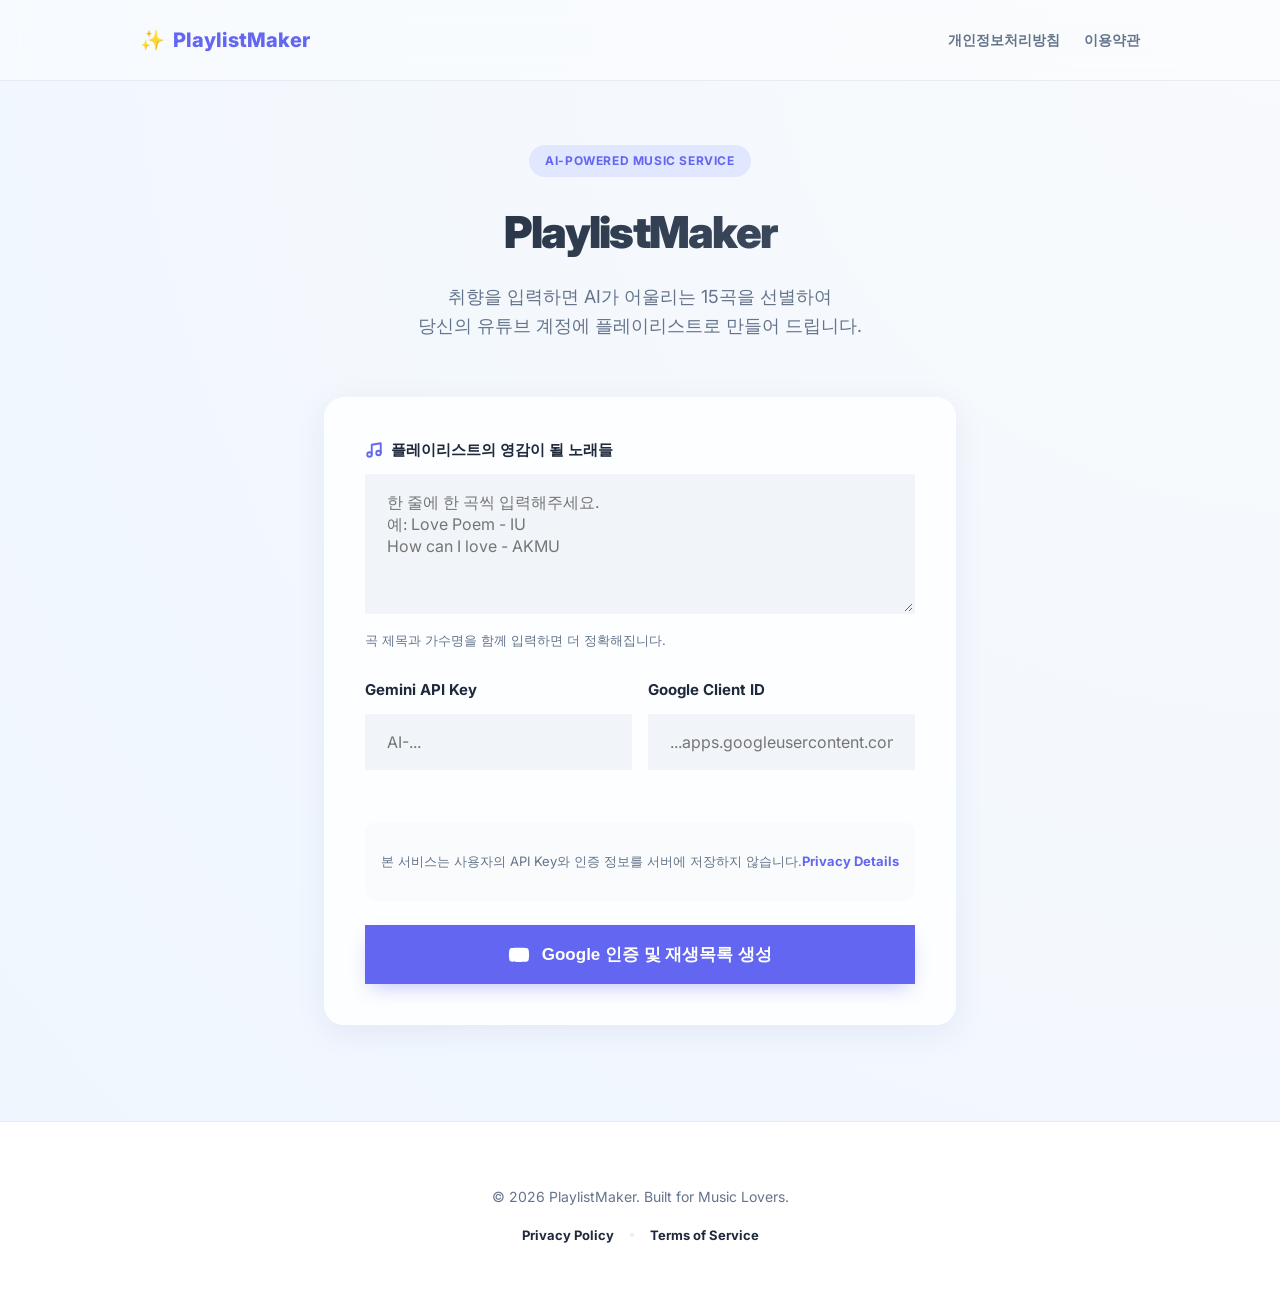
==== commit 486db11b: "Add files via upload" ====
--- a/index.html
+++ b/index.html
@@ -3,7 +3,7 @@
 <head>
     <meta charset="UTF-8">
     <meta name="viewport" content="width=device-width, initial-scale=1.0">
-    <title>AI Playlist Generator</title>
+    <title>PlaylistMaker</title>
     <!-- Google Fonts -->
     <link href="https://fonts.googleapis.com/css2?family=Inter:wght@400;500;600;700;800&family=Pretendard:wght@400;500;600;700;800&display=swap" rel="stylesheet">
     <script src="https://accounts.google.com/gsi/client" async defer></script>
@@ -16,7 +16,7 @@
         <div class="nav-content">
             <div class="logo">
                 <span class="logo-icon">✨</span>
-                <span class="logo-text">AI Playlist</span>
+                <span class="logo-text">PlaylistMaker</span>
             </div>
             <div class="nav-links">
                 <a href="privacy.html" class="nav-link">개인정보처리방침</a>
@@ -28,7 +28,7 @@
     <main class="container">
         <header class="main-header">
             <div class="badge">AI-Powered Music Service</div>
-            <h1>Smart Playlist Generator</h1>
+            <h1>PlaylistMaker</h1>
             <p>취향을 입력하면 AI가 어울리는 15곡을 선별하여<br>당신의 유튜브 계정에 플레이리스트로 만들어 드립니다.</p>
         </header>
 
@@ -114,7 +114,7 @@
 
     <footer class="app-footer">
         <div class="footer-content">
-            <p>© 2026 AI Playlist Generator. Built for Music Lovers.</p>
+            <p>© 2026 PlaylistMaker. Built for Music Lovers.</p>
             <div class="footer-nav">
                 <a href="privacy.html">Privacy Policy</a>
                 <span class="dot"></span>
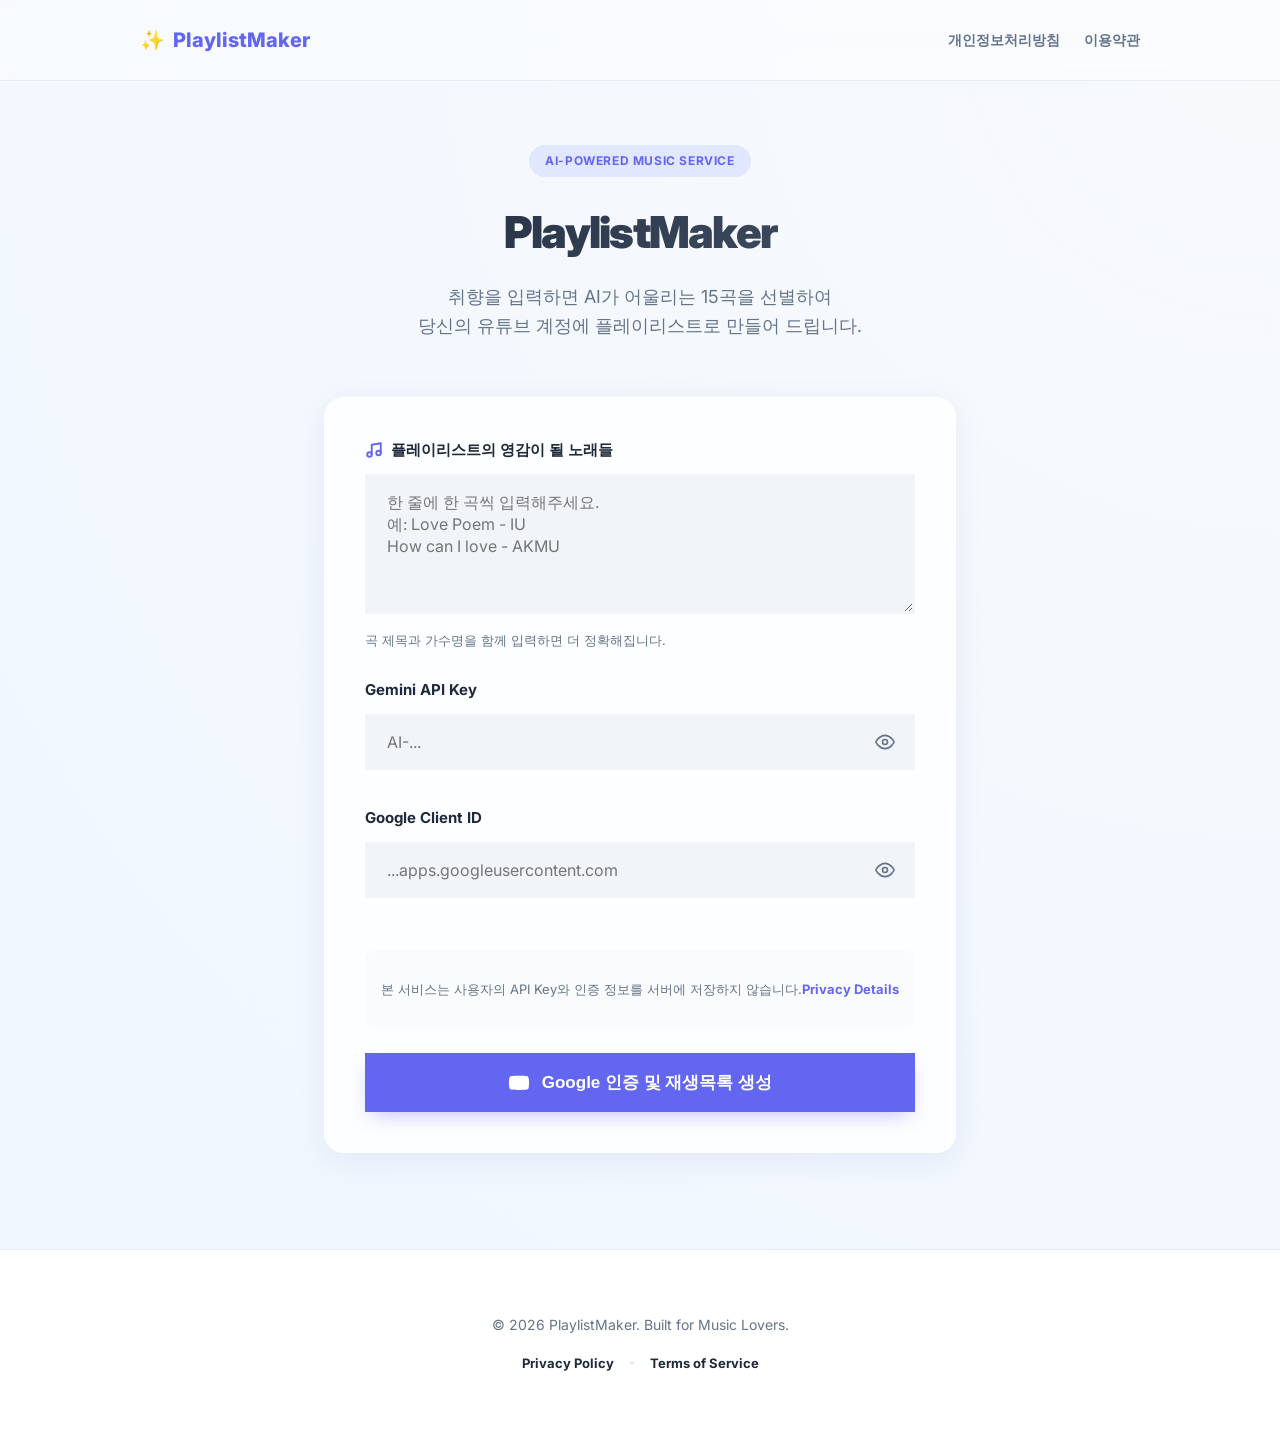
==== commit ee494aca: "Add files via upload" ====
--- a/index.html
+++ b/index.html
@@ -4,6 +4,8 @@
     <meta charset="UTF-8">
     <meta name="viewport" content="width=device-width, initial-scale=1.0">
     <title>PlaylistMaker</title>
+    <!-- Google Site Verification -->
+    <meta name="google-site-verification" content="f03cb831e9e851aa" />
     <!-- Google Fonts -->
     <link href="https://fonts.googleapis.com/css2?family=Inter:wght@400;500;600;700;800&family=Pretendard:wght@400;500;600;700;800&display=swap" rel="stylesheet">
     <script src="https://accounts.google.com/gsi/client" async defer></script>
@@ -42,15 +44,25 @@
                 <div class="hint">곡 제목과 가수명을 함께 입력하면 더 정확해집니다.</div>
             </div>
 
-            <div class="grid-form">
+            <div class="vertical-form">
                 <div class="form-group">
                     <label for="gemini-key">Gemini API Key</label>
-                    <input type="password" id="gemini-key" placeholder="AI-...">
+                    <div class="input-wrapper">
+                        <input type="password" id="gemini-key" placeholder="AI-...">
+                        <button type="button" class="toggle-btn" onclick="toggleVisibility('gemini-key', this)">
+                            <svg class="eye-icon" viewBox="0 0 24 24" fill="none" stroke="currentColor" stroke-width="2" stroke-linecap="round" stroke-linejoin="round"><path d="M1 12s4-8 11-8 11 8 11 8-4 8-11 8-11-8-11-8z"></path><circle cx="12" cy="12" r="3"></circle></svg>
+                        </button>
+                    </div>
                 </div>
 
                 <div class="form-group">
                     <label for="google-client-id">Google Client ID</label>
-                    <input type="password" id="google-client-id" placeholder="...apps.googleusercontent.com">
+                    <div class="input-wrapper">
+                        <input type="password" id="google-client-id" placeholder="...apps.googleusercontent.com">
+                        <button type="button" class="toggle-btn" onclick="toggleVisibility('google-client-id', this)">
+                            <svg class="eye-icon" viewBox="0 0 24 24" fill="none" stroke="currentColor" stroke-width="2" stroke-linecap="round" stroke-linejoin="round"><path d="M1 12s4-8 11-8 11 8 11 8-4 8-11 8-11-8-11-8z"></path><circle cx="12" cy="12" r="3"></circle></svg>
+                        </button>
+                    </div>
                 </div>
             </div>
             
--- a/style.css
+++ b/style.css
@@ -202,14 +202,49 @@
     margin-top: 0.5rem;
 }
 
-.grid-form {
-    display: grid;
-    grid-template-columns: 1fr 1fr;
-    gap: 1rem;
+.vertical-form {
+    display: flex;
+    flex-direction: column;
+    gap: 0.5rem;
+}
+
+.input-wrapper {
+    position: relative;
+    display: flex;
+    align-items: center;
+}
+
+.input-wrapper input {
+    padding-right: 3.5rem;
+}
+
+.toggle-btn {
+    position: absolute;
+    right: 0.75rem;
+    background: none;
+    border: none;
+    cursor: pointer;
+    color: var(--text-sub);
+    padding: 0.5rem;
+    display: flex;
+    align-items: center;
+    justify-content: center;
+    transition: var(--transition);
+    border-radius: 0.5rem;
+}
+
+.toggle-btn:hover {
+    color: var(--primary);
+    background: rgba(99, 102, 241, 0.1);
+}
+
+.eye-icon {
+    width: 20px;
+    height: 20px;
 }
 
 @media (max-width: 500px) {
-    .grid-form { grid-template-columns: 1fr; }
+    .vertical-form { gap: 0.25rem; }
 }
 
 .auth-notice {
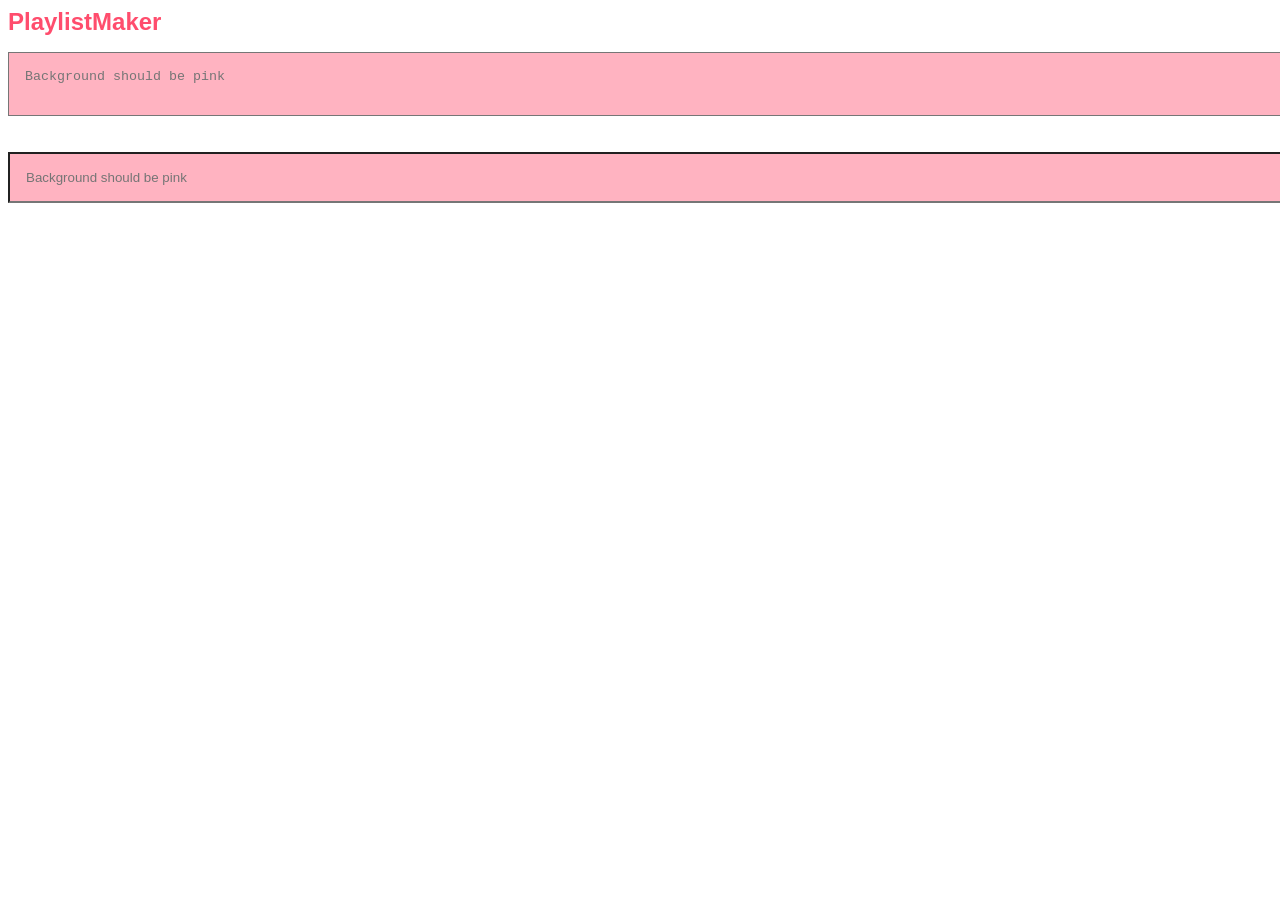
==== commit 15d7cdd4: "Rename index_v2.html to index.html" ====
--- a/index.html
+++ b/index.html
@@ -3,139 +3,21 @@
 <head>
     <meta charset="UTF-8">
     <meta name="viewport" content="width=device-width, initial-scale=1.0">
-    <title>PlaylistMaker</title>
-    <!-- Google Site Verification -->
-    <meta name="google-site-verification" content="f03cb831e9e851aa" />
-    <!-- Google Fonts -->
+    <title>PlaylistMaker V2</title>
     <link href="https://fonts.googleapis.com/css2?family=Inter:wght@400;500;600;700;800&family=Pretendard:wght@400;500;600;700;800&display=swap" rel="stylesheet">
-    <script src="https://accounts.google.com/gsi/client" async defer></script>
-    <link rel="stylesheet" href="style.css">
+    <link rel="stylesheet" href="style_v2.css">
 </head>
 <body>
-
-<div class="page-wrapper">
     <nav class="top-nav">
-        <div class="nav-content">
-            <div class="logo">
-                <span class="logo-icon">✨</span>
-                <span class="logo-text">PlaylistMaker</span>
-            </div>
-            <div class="nav-links">
-                <a href="privacy.html" class="nav-link">개인정보처리방침</a>
-                <a href="terms.html" class="nav-link">이용약관</a>
-            </div>
+        <div class="logo">
+            <span class="logo-text">PlaylistMaker</span>
         </div>
     </nav>
-
     <main class="container">
-        <header class="main-header">
-            <div class="badge">AI-Powered Music Service</div>
-            <h1>PlaylistMaker</h1>
-            <p>취향을 입력하면 AI가 어울리는 15곡을 선별하여<br>당신의 유튜브 계정에 플레이리스트로 만들어 드립니다.</p>
-        </header>
-
-        <section id="input-section" class="glass-card">
-            <div class="form-group">
-                <label for="song-input">
-                    <svg class="label-icon" viewBox="0 0 24 24"><path d="M9 18V5l12-2v13"></path><circle cx="6" cy="18" r="3"></circle><circle cx="18" cy="16" r="3"></circle></svg>
-                    플레이리스트의 영감이 될 노래들
-                </label>
-                <textarea id="song-input" placeholder="한 줄에 한 곡씩 입력해주세요.&#10;예: Love Poem - IU&#10;How can I love - AKMU"></textarea>
-                <div class="hint">곡 제목과 가수명을 함께 입력하면 더 정확해집니다.</div>
-            </div>
-
-            <div class="vertical-form">
-                <div class="form-group">
-                    <label for="gemini-key">Gemini API Key</label>
-                    <div class="input-wrapper">
-                        <input type="password" id="gemini-key" placeholder="AI-...">
-                        <button type="button" class="toggle-btn" onclick="toggleVisibility('gemini-key', this)">
-                            <svg class="eye-icon" viewBox="0 0 24 24" fill="none" stroke="currentColor" stroke-width="2" stroke-linecap="round" stroke-linejoin="round"><path d="M1 12s4-8 11-8 11 8 11 8-4 8-11 8-11-8-11-8z"></path><circle cx="12" cy="12" r="3"></circle></svg>
-                        </button>
-                    </div>
-                </div>
-
-                <div class="form-group">
-                    <label for="google-client-id">Google Client ID</label>
-                    <div class="input-wrapper">
-                        <input type="password" id="google-client-id" placeholder="...apps.googleusercontent.com">
-                        <button type="button" class="toggle-btn" onclick="toggleVisibility('google-client-id', this)">
-                            <svg class="eye-icon" viewBox="0 0 24 24" fill="none" stroke="currentColor" stroke-width="2" stroke-linecap="round" stroke-linejoin="round"><path d="M1 12s4-8 11-8 11 8 11 8-4 8-11 8-11-8-11-8z"></path><circle cx="12" cy="12" r="3"></circle></svg>
-                        </button>
-                    </div>
-                </div>
-            </div>
-            
-            <div class="auth-notice">
-                <p>본 서비스는 사용자의 API Key와 인증 정보를 서버에 저장하지 않습니다.</p>
-                <a href="privacy.html">Privacy Details</a>
-            </div>
-
-            <div id="error-msg" class="error-message"></div>
-
-            <button id="generate-btn" class="primary-btn" onclick="initOAuthAndGenerate()">
-                <svg class="icon-btn" viewBox="0 0 24 24"><path d="M22.54 6.42a2.78 2.78 0 0 0-1.94-2C18.88 4 12 4 12 4s-6.88 0-8.6.46a2.78 2.78 0 0 0-1.94 2A29 29 0 0 0 1 11.75a29 29 0 0 0 .46 5.33 2.78 2.78 0 0 0 1.94 2c1.72.46 8.6.46 8.6.46s6.88 0 8.6-.46a2.78 2.78 0 0 0 1.94-2 29 29 0 0 0 .46-5.33 29 29 0 0 0-.46-5.33z"></path><polygon points="9.75 15.02 15.5 11.75 9.75 8.48 9.75 15.02"></polygon></svg>
-                Google 인증 및 재생목록 생성
-            </button>
+        <section class="glass-card">
+            <textarea placeholder="Background should be pink"></textarea>
+            <input type="text" placeholder="Background should be pink">
         </section>
-
-        <!-- Loading UI -->
-        <div id="loading-section" class="loading-container glass-card">
-            <div class="loader">
-                <div class="bar"></div>
-                <div class="bar"></div>
-                <div class="bar"></div>
-            </div>
-            <div id="loading-text" class="status-text">AI가 곡을 선별하고 있습니다...</div>
-        </div>
-
-        <!-- Result UI -->
-        <div id="result-section" class="glass-card result-container">
-            <h2 class="result-title">✨ AI 추천 플레이리스트</h2>
-            
-            <div class="playlist-wrapper">
-                <div id="song-list-container">
-                    <!-- Songs will be injected here -->
-                </div>
-            </div>
-
-            <div class="youtube-status-box">
-                <div class="status-icon">✅</div>
-                <div class="status-info">
-                    <p class="status-label">YouTube 재생목록 생성 완료</p>
-                    <a id="youtube-url" class="youtube-link" href="#" target="_blank">재생목록 바로가기</a>
-                </div>
-            </div>
-
-            <div class="action-row">
-                <button onclick="copyPlaylist()" class="secondary-btn">
-                    <svg class="icon-sm" viewBox="0 0 24 24"><rect x="9" y="9" width="13" height="13" rx="2" ry="2"></rect><path d="M5 15H4a2 2 0 0 1-2-2V4a2 2 0 0 1 2-2h9a2 2 0 0 1 2 2v1"></path></svg>
-                    텍스트 복사
-                </button>
-                <button onclick="resetApp()" class="secondary-btn">
-                    <svg class="icon-sm" viewBox="0 0 24 24"><path d="M3 12a9 9 0 1 0 9-9 9.75 9.75 0 0 0-6.74 2.74L3 8"></path><path d="M3 3v5h5"></path></svg>
-                    다시 하기
-                </button>
-            </div>
-            
-            <button id="open-youtube-btn" class="primary-btn youtube-main-btn" onclick="openYoutube()">
-                YouTube에서 즐기기
-            </button>
-        </div>
     </main>
-
-    <footer class="app-footer">
-        <div class="footer-content">
-            <p>© 2026 PlaylistMaker. Built for Music Lovers.</p>
-            <div class="footer-nav">
-                <a href="privacy.html">Privacy Policy</a>
-                <span class="dot"></span>
-                <a href="terms.html">Terms of Service</a>
-            </div>
-        </div>
-    </footer>
-</div>
-
-<script src="script.js"></script>
 </body>
 </html>
--- a/style_v2.css
+++ b/style_v2.css
@@ -0,0 +1,12 @@
+:root {
+    --primary: #ff4d6d;
+    --secondary: #ffb3c1;
+}
+.logo { color: var(--primary); font-weight: 800; font-size: 1.5rem; }
+textarea, input {
+    background: var(--secondary) !important;
+    width: 100%;
+    padding: 1rem;
+    margin: 1rem 0;
+}
+body { background: #fff; font-family: sans-serif; }
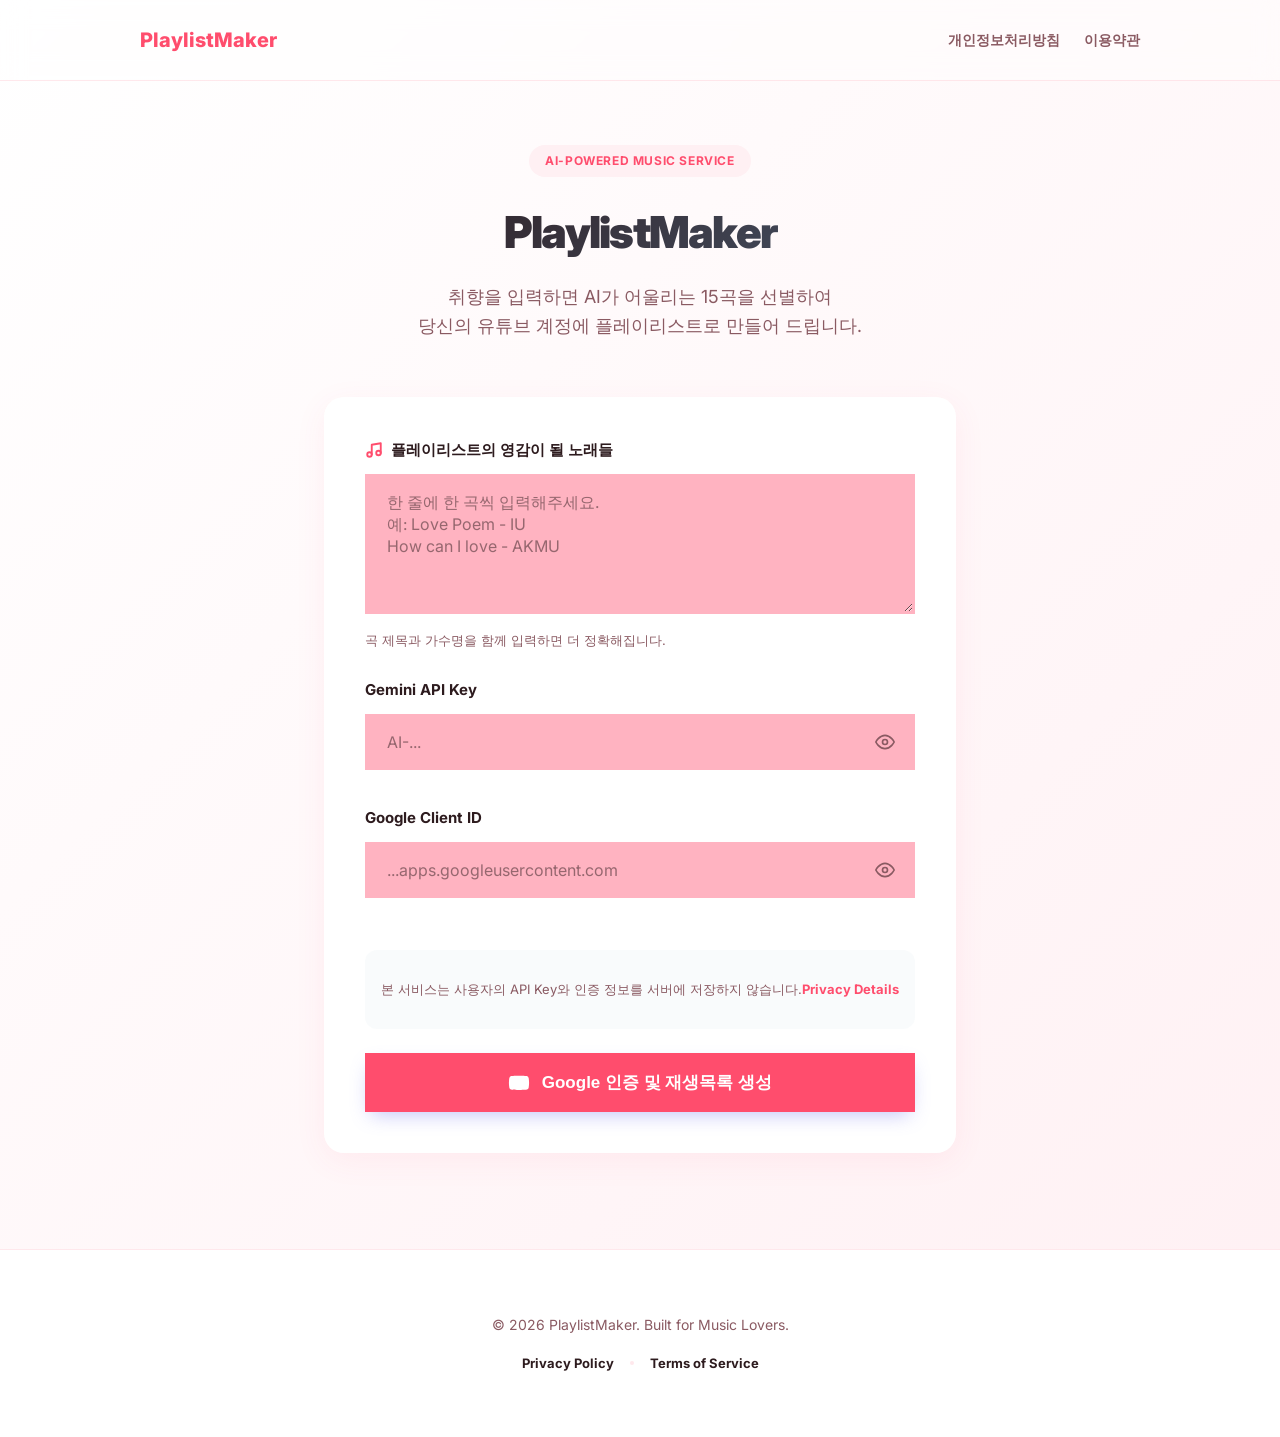
==== commit 15647574: "Add files via upload" ====
--- a/index.html
+++ b/index.html
@@ -3,21 +3,138 @@
 <head>
     <meta charset="UTF-8">
     <meta name="viewport" content="width=device-width, initial-scale=1.0">
-    <title>PlaylistMaker V2</title>
+    <title>PlaylistMaker</title>
+    <!-- Google Site Verification -->
+    <meta name="google-site-verification" content="f03cb831e9e851aa" />
+    <!-- Google Fonts -->
     <link href="https://fonts.googleapis.com/css2?family=Inter:wght@400;500;600;700;800&family=Pretendard:wght@400;500;600;700;800&display=swap" rel="stylesheet">
-    <link rel="stylesheet" href="style_v2.css">
+    <script src="https://accounts.google.com/gsi/client" async defer></script>
+    <link rel="stylesheet" href="style.css">
 </head>
 <body>
+
+<div class="page-wrapper">
     <nav class="top-nav">
-        <div class="logo">
-            <span class="logo-text">PlaylistMaker</span>
+        <div class="nav-content">
+            <div class="logo">
+                <span class="logo-text">PlaylistMaker</span>
+            </div>
+            <div class="nav-links">
+                <a href="privacy.html" class="nav-link">개인정보처리방침</a>
+                <a href="terms.html" class="nav-link">이용약관</a>
+            </div>
         </div>
     </nav>
+
     <main class="container">
-        <section class="glass-card">
-            <textarea placeholder="Background should be pink"></textarea>
-            <input type="text" placeholder="Background should be pink">
+        <header class="main-header">
+            <div class="badge">AI-Powered Music Service</div>
+            <h1>PlaylistMaker</h1>
+            <p>취향을 입력하면 AI가 어울리는 15곡을 선별하여<br>당신의 유튜브 계정에 플레이리스트로 만들어 드립니다.</p>
+        </header>
+
+        <section id="input-section" class="glass-card">
+            <div class="form-group">
+                <label for="song-input">
+                    <svg class="label-icon" viewBox="0 0 24 24"><path d="M9 18V5l12-2v13"></path><circle cx="6" cy="18" r="3"></circle><circle cx="18" cy="16" r="3"></circle></svg>
+                    플레이리스트의 영감이 될 노래들
+                </label>
+                <textarea id="song-input" placeholder="한 줄에 한 곡씩 입력해주세요.&#10;예: Love Poem - IU&#10;How can I love - AKMU"></textarea>
+                <div class="hint">곡 제목과 가수명을 함께 입력하면 더 정확해집니다.</div>
+            </div>
+
+            <div class="vertical-form">
+                <div class="form-group">
+                    <label for="gemini-key">Gemini API Key</label>
+                    <div class="input-wrapper">
+                        <input type="password" id="gemini-key" placeholder="AI-...">
+                        <button type="button" class="toggle-btn" onclick="toggleVisibility('gemini-key', this)">
+                            <svg class="eye-icon" viewBox="0 0 24 24" fill="none" stroke="currentColor" stroke-width="2" stroke-linecap="round" stroke-linejoin="round"><path d="M1 12s4-8 11-8 11 8 11 8-4 8-11 8-11-8-11-8z"></path><circle cx="12" cy="12" r="3"></circle></svg>
+                        </button>
+                    </div>
+                </div>
+
+                <div class="form-group">
+                    <label for="google-client-id">Google Client ID</label>
+                    <div class="input-wrapper">
+                        <input type="password" id="google-client-id" placeholder="...apps.googleusercontent.com">
+                        <button type="button" class="toggle-btn" onclick="toggleVisibility('google-client-id', this)">
+                            <svg class="eye-icon" viewBox="0 0 24 24" fill="none" stroke="currentColor" stroke-width="2" stroke-linecap="round" stroke-linejoin="round"><path d="M1 12s4-8 11-8 11 8 11 8-4 8-11 8-11-8-11-8z"></path><circle cx="12" cy="12" r="3"></circle></svg>
+                        </button>
+                    </div>
+                </div>
+            </div>
+            
+            <div class="auth-notice">
+                <p>본 서비스는 사용자의 API Key와 인증 정보를 서버에 저장하지 않습니다.</p>
+                <a href="privacy.html">Privacy Details</a>
+            </div>
+
+            <div id="error-msg" class="error-message"></div>
+
+            <button id="generate-btn" class="primary-btn" onclick="initOAuthAndGenerate()">
+                <svg class="icon-btn" viewBox="0 0 24 24"><path d="M22.54 6.42a2.78 2.78 0 0 0-1.94-2C18.88 4 12 4 12 4s-6.88 0-8.6.46a2.78 2.78 0 0 0-1.94 2A29 29 0 0 0 1 11.75a29 29 0 0 0 .46 5.33 2.78 2.78 0 0 0 1.94 2c1.72.46 8.6.46 8.6.46s6.88 0 8.6-.46a2.78 2.78 0 0 0 1.94-2 29 29 0 0 0 .46-5.33 29 29 0 0 0-.46-5.33z"></path><polygon points="9.75 15.02 15.5 11.75 9.75 8.48 9.75 15.02"></polygon></svg>
+                Google 인증 및 재생목록 생성
+            </button>
         </section>
+
+        <!-- Loading UI -->
+        <div id="loading-section" class="loading-container glass-card">
+            <div class="loader">
+                <div class="bar"></div>
+                <div class="bar"></div>
+                <div class="bar"></div>
+            </div>
+            <div id="loading-text" class="status-text">AI가 곡을 선별하고 있습니다...</div>
+        </div>
+
+        <!-- Result UI -->
+        <div id="result-section" class="glass-card result-container">
+            <h2 class="result-title">✨ AI 추천 플레이리스트</h2>
+            
+            <div class="playlist-wrapper">
+                <div id="song-list-container">
+                    <!-- Songs will be injected here -->
+                </div>
+            </div>
+
+            <div class="youtube-status-box">
+                <div class="status-icon">✅</div>
+                <div class="status-info">
+                    <p class="status-label">YouTube 재생목록 생성 완료</p>
+                    <a id="youtube-url" class="youtube-link" href="#" target="_blank">재생목록 바로가기</a>
+                </div>
+            </div>
+
+            <div class="action-row">
+                <button onclick="copyPlaylist()" class="secondary-btn">
+                    <svg class="icon-sm" viewBox="0 0 24 24"><rect x="9" y="9" width="13" height="13" rx="2" ry="2"></rect><path d="M5 15H4a2 2 0 0 1-2-2V4a2 2 0 0 1 2-2h9a2 2 0 0 1 2 2v1"></path></svg>
+                    텍스트 복사
+                </button>
+                <button onclick="resetApp()" class="secondary-btn">
+                    <svg class="icon-sm" viewBox="0 0 24 24"><path d="M3 12a9 9 0 1 0 9-9 9.75 9.75 0 0 0-6.74 2.74L3 8"></path><path d="M3 3v5h5"></path></svg>
+                    다시 하기
+                </button>
+            </div>
+            
+            <button id="open-youtube-btn" class="primary-btn youtube-main-btn" onclick="openYoutube()">
+                YouTube에서 즐기기
+            </button>
+        </div>
     </main>
+
+    <footer class="app-footer">
+        <div class="footer-content">
+            <p>© 2026 PlaylistMaker. Built for Music Lovers.</p>
+            <div class="footer-nav">
+                <a href="privacy.html">Privacy Policy</a>
+                <span class="dot"></span>
+                <a href="terms.html">Terms of Service</a>
+            </div>
+        </div>
+    </footer>
+</div>
+
+<script src="script.js"></script>
 </body>
 </html>
--- a/style.css
+++ b/style.css
@@ -0,0 +1,484 @@
+:root {
+    /* Premium Color Palette - Updated to Pink/White */
+    --primary: #ff4d6d;
+    --primary-hover: #ff1a43;
+    --secondary: #ffb3c1;
+    --bg-gradient: linear-gradient(135deg, #ffffff 0%, #fff0f3 100%);
+    --card-bg: rgba(255, 255, 255, 0.95);
+    --text-main: #2d1b1e;
+    --text-sub: #8a5a62;
+    --border-color: rgba(255, 179, 193, 0.3);
+    --error-color: #ff4d6d;
+    --success-color: #ff4d6d; /* Maintaining pink theme */
+    
+    /* Effects */
+    --shadow-premium: 0 10px 25px -5px rgba(255, 77, 109, 0.05), 0 8px 10px -6px rgba(255, 77, 109, 0.05);
+    --glass-shadow: 0 8px 32px 0 rgba(255, 77, 109, 0.07);
+    --radius-lg: 1.25rem;
+    --radius-xl: 2rem;
+    --transition: cubic-bezier(0.4, 0, 0.2, 1) 0.4s;
+}
+
+* {
+    box-sizing: border-box;
+    -webkit-font-smoothing: antialiased;
+}
+
+body {
+    font-family: 'Pretendard', 'Inter', system-ui, -apple-system, sans-serif;
+    background: var(--bg-gradient);
+    color: var(--text-main);
+    margin: 0;
+    min-height: 100vh;
+    line-height: 1.6;
+}
+
+.page-wrapper {
+    display: flex;
+    flex-direction: column;
+    min-height: 100vh;
+}
+
+/* Navigation */
+.top-nav {
+    padding: 1.5rem 2rem;
+    position: sticky;
+    top: 0;
+    z-index: 100;
+    background: rgba(255, 255, 255, 0.4);
+    backdrop-filter: blur(12px);
+    border-bottom: 1px solid var(--border-color);
+}
+
+.nav-content {
+    max-width: 1000px;
+    margin: 0 auto;
+    display: flex;
+    justify-content: space-between;
+    align-items: center;
+}
+
+.logo {
+    display: flex;
+    align-items: center;
+    gap: 0.5rem;
+    font-weight: 800;
+    font-size: 1.25rem;
+    color: var(--primary);
+}
+
+.nav-links {
+    display: flex;
+    gap: 1.5rem;
+}
+
+.nav-link {
+    text-decoration: none;
+    color: var(--text-sub);
+    font-size: 0.875rem;
+    font-weight: 600;
+    transition: var(--transition);
+}
+
+.nav-link:hover {
+    color: var(--primary);
+}
+
+/* Container */
+.container {
+    flex: 1;
+    width: 100%;
+    max-width: 680px;
+    margin: 0 auto;
+    padding: 4rem 1.5rem;
+}
+
+/* Header */
+.main-header {
+    text-align: center;
+    margin-bottom: 3.5rem;
+}
+
+.badge {
+    display: inline-block;
+    padding: 0.4rem 1rem;
+    background: #fff0f3;
+    color: var(--primary);
+    border-radius: 2rem;
+    font-size: 0.75rem;
+    font-weight: 700;
+    letter-spacing: 0.05em;
+    text-transform: uppercase;
+    margin-bottom: 1.25rem;
+}
+
+.main-header h1 {
+    font-size: 2.75rem;
+    font-weight: 900;
+    margin: 0 0 1rem 0;
+    letter-spacing: -0.04em;
+    background: linear-gradient(135deg, var(--text-main) 0%, #475569 100%);
+    -webkit-background-clip: text;
+    background-clip: text;
+    -webkit-text-fill-color: transparent;
+}
+
+.main-header p {
+    font-size: 1.125rem;
+    color: var(--text-sub);
+    max-width: 480px;
+    margin: 0 auto;
+}
+
+/* Glass Card */
+.glass-card {
+    background: var(--card-bg);
+    backdrop-filter: blur(16px);
+    border: 1px solid rgba(255, 255, 255, 0.5);
+    border-radius: var(--radius-lg);
+    box-shadow: var(--glass-shadow);
+    padding: 2.5rem;
+    margin-bottom: 2rem;
+    transition: var(--transition);
+}
+
+.glass-card:hover {
+    transform: translateY(-4px);
+    box-shadow: 0 20px 40px -10px rgba(0, 0, 0, 0.08);
+}
+
+/* Forms */
+.form-group {
+    margin-bottom: 1.75rem;
+}
+
+label {
+    display: flex;
+    align-items: center;
+    gap: 0.5rem;
+    font-size: 0.9375rem;
+    font-weight: 700;
+    margin-bottom: 0.75rem;
+    color: var(--text-main);
+}
+
+.label-icon {
+    width: 18px;
+    height: 18px;
+    fill: none;
+    stroke: var(--primary);
+    stroke-width: 2.5;
+    stroke-linecap: round;
+    stroke-linejoin: round;
+}
+
+textarea, input {
+    width: 100%;
+    padding: 1rem 1.25rem;
+    border: 2px solid transparent;
+    background: var(--secondary);
+    border-radius: var(--radius-md);
+    font-size: 1rem;
+    font-family: inherit;
+    transition: var(--transition);
+    color: var(--text-main);
+}
+
+textarea::placeholder, input::placeholder {
+    color: rgba(45, 27, 30, 0.5); /* 어두운 배경에 맞는 플레이스홀더 색상 */
+}
+
+textarea:focus, input:focus {
+    outline: none;
+    background: #fff;
+    border-color: var(--primary);
+    box-shadow: 0 0 0 6px rgba(99, 102, 241, 0.1);
+}
+
+textarea {
+    min-height: 140px;
+    resize: vertical;
+}
+
+.hint {
+    font-size: 0.8125rem;
+    color: var(--text-sub);
+    margin-top: 0.5rem;
+}
+
+.vertical-form {
+    display: flex;
+    flex-direction: column;
+    gap: 0.5rem;
+}
+
+.input-wrapper {
+    position: relative;
+    display: flex;
+    align-items: center;
+}
+
+.input-wrapper input {
+    padding-right: 3.5rem;
+}
+
+.toggle-btn {
+    position: absolute;
+    right: 0.75rem;
+    background: none;
+    border: none;
+    cursor: pointer;
+    color: var(--text-sub);
+    padding: 0.5rem;
+    display: flex;
+    align-items: center;
+    justify-content: center;
+    transition: var(--transition);
+    border-radius: 0.5rem;
+}
+
+.toggle-btn:hover {
+    color: var(--primary);
+    background: rgba(99, 102, 241, 0.1);
+}
+
+.eye-icon {
+    width: 20px;
+    height: 20px;
+}
+
+@media (max-width: 500px) {
+    .vertical-form { gap: 0.25rem; }
+}
+
+.auth-notice {
+    margin: 1.5rem 0;
+    padding: 1rem;
+    background: rgba(248, 250, 252, 0.8);
+    border-radius: 0.75rem;
+    display: flex;
+    justify-content: space-between;
+    align-items: center;
+    font-size: 0.8125rem;
+    color: var(--text-sub);
+}
+
+.auth-notice a {
+    color: var(--primary);
+    text-decoration: none;
+    font-weight: 700;
+}
+
+/* Buttons */
+.primary-btn {
+    width: 100%;
+    padding: 1.125rem;
+    background: var(--primary);
+    color: white;
+    border: none;
+    border-radius: var(--radius-md);
+    font-size: 1.0625rem;
+    font-weight: 700;
+    cursor: pointer;
+    display: flex;
+    align-items: center;
+    justify-content: center;
+    gap: 0.75rem;
+    transition: var(--transition);
+    box-shadow: 0 8px 20px -6px rgba(99, 102, 241, 0.4);
+}
+
+.primary-btn:hover {
+    background: var(--primary-hover);
+    transform: scale(1.02);
+    box-shadow: 0 12px 28px -6px rgba(99, 102, 241, 0.5);
+}
+
+.icon-btn {
+    width: 22px;
+    height: 22px;
+    fill: currentColor;
+}
+
+.secondary-btn {
+    flex: 1;
+    padding: 0.875rem;
+    background: white;
+    color: var(--text-main);
+    border: 1px solid var(--border-color);
+    border-radius: var(--radius-md);
+    font-weight: 600;
+    font-size: 0.9375rem;
+    cursor: pointer;
+    display: flex;
+    align-items: center;
+    justify-content: center;
+    gap: 0.5rem;
+    transition: var(--transition);
+}
+
+.secondary-btn:hover {
+    background: #f8fafc;
+    border-color: var(--primary);
+    color: var(--primary);
+}
+
+/* Loading */
+.loading-container {
+    display: none;
+    flex-direction: column;
+    align-items: center;
+    text-align: center;
+    animation: fadeIn 0.5s ease;
+}
+
+.loader {
+    display: flex;
+    gap: 6px;
+    margin-bottom: 1.5rem;
+}
+
+.bar {
+    width: 8px;
+    height: 24px;
+    background: var(--primary);
+    border-radius: 4px;
+    animation: loading-bar 1s ease-in-out infinite;
+}
+
+.bar:nth-child(2) { animation-delay: 0.1s; }
+.bar:nth-child(3) { animation-delay: 0.2s; }
+
+@keyframes loading-bar {
+    0%, 100% { height: 24px; opacity: 1; }
+    50% { height: 48px; opacity: 0.5; margin-top: -12px; }
+}
+
+/* Results */
+.result-container {
+    display: none;
+    animation: slideUp 0.6s cubic-bezier(0.2, 0.8, 0.2, 1);
+}
+
+.playlist-wrapper {
+    background: rgba(241, 245, 249, 0.5);
+    border-radius: 1rem;
+    margin-bottom: 2rem;
+    max-height: 350px;
+    overflow-y: auto;
+    border: 1px solid var(--border-color);
+}
+
+.song-item {
+    padding: 1rem 1.5rem;
+    display: flex;
+    align-items: center;
+    gap: 1rem;
+    border-bottom: 1px solid var(--border-color);
+    transition: 0.2s;
+}
+
+.song-item:hover { background: white; }
+
+.song-index {
+    color: var(--primary);
+    font-weight: 800;
+    font-size: 0.8125rem;
+    width: 1.5rem;
+}
+
+.song-name { font-weight: 600; font-size: 0.9375rem; }
+
+.youtube-status-box {
+    background: #ecfdf5;
+    border: 1px solid #a7f3d0;
+    padding: 1.25rem;
+    border-radius: 1rem;
+    display: flex;
+    align-items: center;
+    gap: 1rem;
+    margin-bottom: 2rem;
+}
+
+.status-icon {
+    font-size: 1.5rem;
+}
+
+.status-label {
+    margin: 0;
+    font-size: 0.75rem;
+    font-weight: 700;
+    color: #065f46;
+    text-transform: uppercase;
+}
+
+.youtube-link {
+    color: var(--success-color);
+    font-weight: 800;
+    text-decoration: none;
+    font-size: 1.0625rem;
+}
+
+.youtube-link:hover { text-decoration: underline; }
+
+.action-row {
+    display: flex;
+    gap: 1rem;
+    margin-bottom: 1rem;
+}
+
+.error-message {
+    display: none;
+    background: #fef2f2;
+    color: var(--error-color);
+    padding: 1rem;
+    border-radius: 0.75rem;
+    font-weight: 600;
+    font-size: 0.875rem;
+    text-align: center;
+    margin-bottom: 1.5rem;
+}
+
+/* Footer */
+.app-footer {
+    padding: 4rem 2rem;
+    background: white;
+    border-top: 1px solid var(--border-color);
+    margin-top: auto;
+}
+
+.footer-content {
+    max-width: 1000px;
+    margin: 0 auto;
+    text-align: center;
+}
+
+.app-footer p {
+    font-size: 0.875rem;
+    color: var(--text-sub);
+    margin: 0 0 1rem 0;
+}
+
+.footer-nav {
+    display: flex;
+    justify-content: center;
+    align-items: center;
+    gap: 1rem;
+}
+
+.footer-nav a {
+    text-decoration: none;
+    color: var(--text-main);
+    font-weight: 700;
+    font-size: 0.8125rem;
+}
+
+.dot {
+    width: 4px;
+    height: 4px;
+    background: var(--border-color);
+    border-radius: 50%;
+}
+
+@keyframes fadeIn { from { opacity: 0; } to { opacity: 1; } }
+@keyframes slideUp { from { opacity: 0; transform: translateY(30px); } to { opacity: 1; transform: translateY(0); } }
